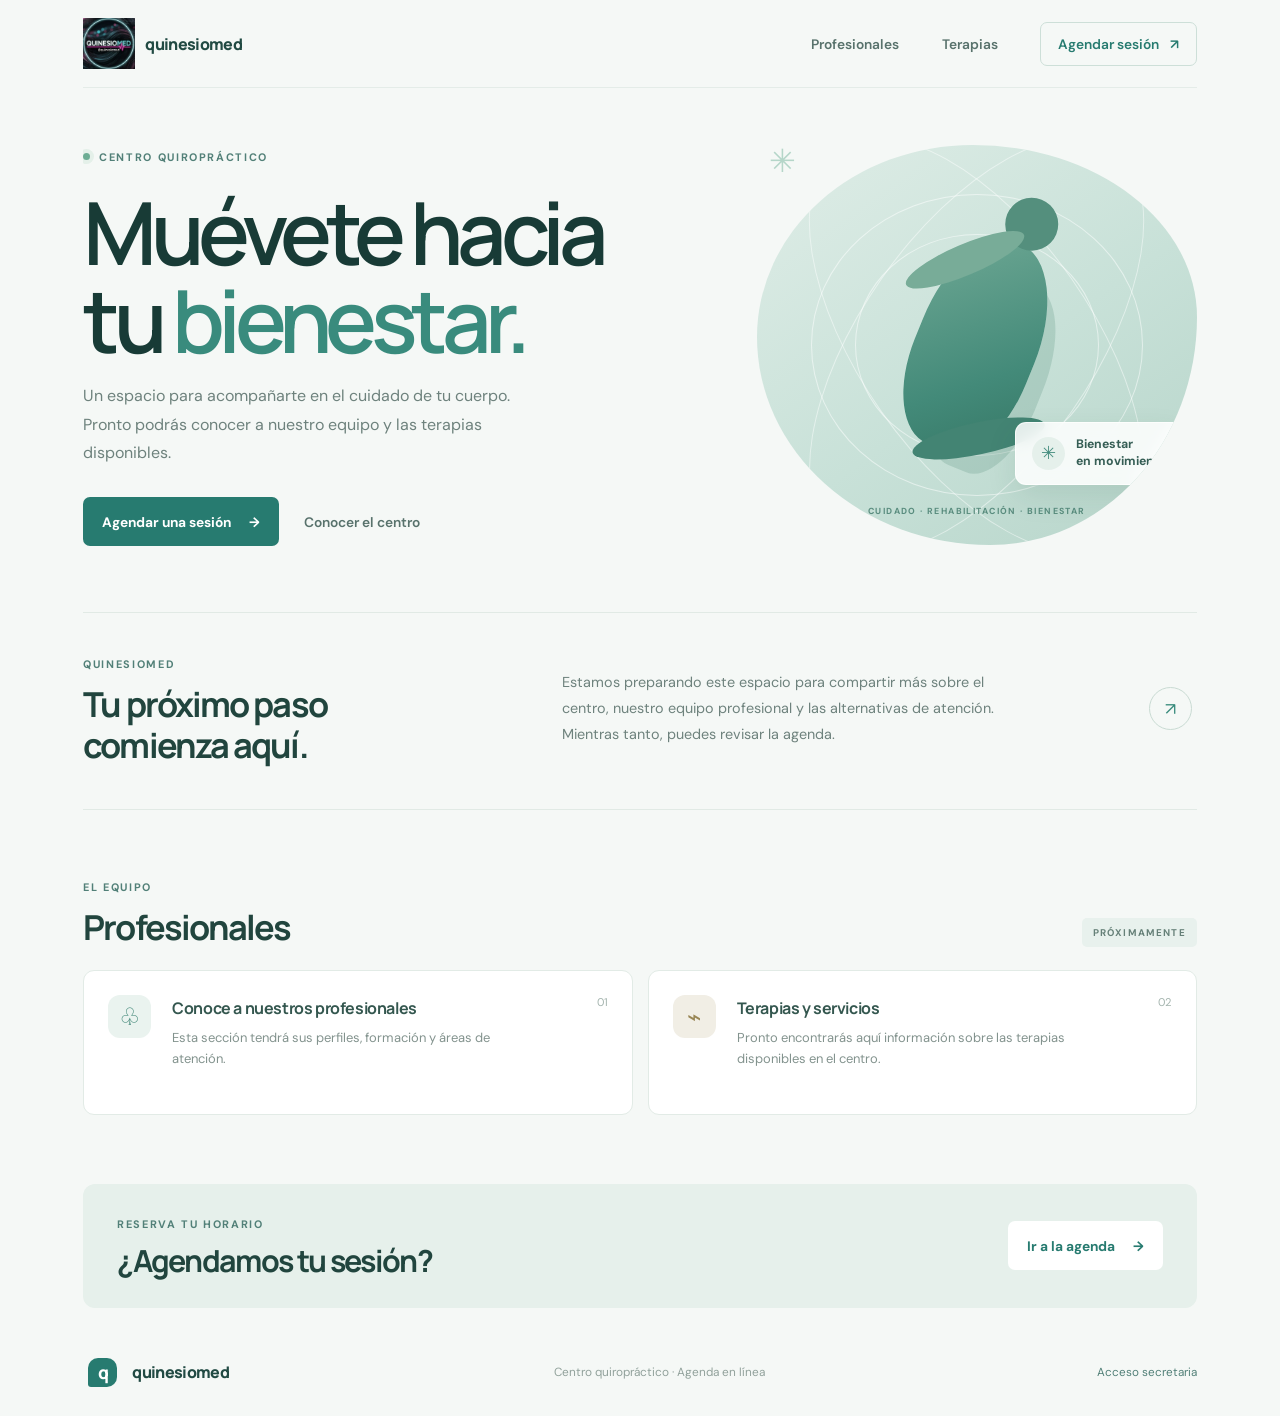
==== index.Html @ bdcf465f "Add files via upload" ====
<!DOCTYPE html>
<!-- Documento principal de la portada; lang ayuda a lectores de pantalla y buscadores. -->
<html lang="es">
<head>
    <!-- Codificación para que tildes y símbolos se muestren correctamente. -->
    <meta charset="UTF-8">
    <!-- Hace que el diseño se adapte al ancho de celulares y tabletas. -->
    <meta name="viewport" content="width=device-width, initial-scale=1.0">
    <!-- Color de la barra del navegador en dispositivos compatibles. -->
    <meta name="theme-color" content="#f2f7f5">
    <!-- Descripción que algunos buscadores muestran junto al resultado. Puedes cambiarla al definir el mensaje del centro. -->
    <meta name="description" content="Conoce Quinesiomed y agenda tu próxima sesión.">
    <!-- Texto de la pestaña del navegador. -->
    <title>Quinesiomed | Bienestar y movimiento</title>
    <!-- Hoja de estilos compartida por la portada y la agenda. -->
    <link rel="stylesheet" href="styles.css">
</head>
<body class="inicio">
    <!-- Encabezado: cambia aquí el nombre y los enlaces principales del sitio. -->
    <header class="barra-inicio">
        <!-- El enlace del logo vuelve a esta portada; el carácter q es un símbolo temporal. -->
        <a class="logo-inicio" href="index.Html" aria-label="Quinesiomed, inicio">
             <img class="imagen-logo" src="logo.jpg" alt="Logo de Quinesiomed">
                <span>quinesiomed</span>
        </a>
        <!-- Los dos primeros enlaces bajan a secciones de esta misma página (#id).
             El último abre la página de agenda. -->
        <nav class="nav-inicio" aria-label="Navegación principal">
            <a href="#profesionales">Profesionales</a>
            <a href="#terapias">Terapias</a>
            <a class="nav-agenda" href="./agenda.html">Agendar sesión <span aria-hidden="true">↗</span></a>
        </nav>
    </header>

    <!-- Contenido principal: las secciones aparecen en el mismo orden que se leen aquí. -->
    <main>
        <!-- Presentación principal o hero: título, breve introducción y acceso a la agenda. -->
        <section class="hero-inicio">
            <div class="hero-texto">
                <span class="etiqueta-inicio"><span class="punto-verde"></span> CENTRO QUIROPRÁCTICO</span>
                <h1>Muévete hacia<br>tu <em>bienestar.</em></h1>
                <p>Un espacio para acompañarte en el cuidado de tu cuerpo. Pronto podrás conocer a nuestro equipo y las terapias disponibles.</p>
                <div class="acciones-hero">
                    <a class="boton-inicio" href="./agenda.html">Agendar una sesión <span aria-hidden="true">→</span></a>
                    <a class="enlace-secundario" href="#centro">Conocer el centro</a>
                </div>
            </div>
            <!-- Ilustración decorativa construida con CSS; sus formas se editan en styles.css. -->
            <div class="hero-visual" aria-label="Ilustración abstracta de movimiento y equilibrio" role="img">
                <div class="arco arco-uno"></div>
                <div class="arco arco-dos"></div>
                <div class="figura-central"><span></span></div>
                <div class="tarjeta-flotante"><span class="mini-icono" aria-hidden="true">✳</span><span>Bienestar<br>en movimiento</span></div>
                <span class="visual-texto">CUIDADO · REHABILITACIÓN · BIENESTAR</span>
            </div>
            <div class="hero-decoracion" aria-hidden="true">✳</div>
        </section>

        <!-- Presentación breve del centro. El id centro es el destino del enlace "Conocer el centro". -->
        <section class="bloque-centro" id="centro">
            <div class="bloque-centro-titulo">
                <span class="etiqueta-inicio">QUINESIOMED</span>
                <h2>Tu próximo paso<br>comienza aquí.</h2>
            </div>
            <p>Estamos preparando este espacio para compartir más sobre el centro, nuestro equipo profesional y las alternativas de atención. Mientras tanto, puedes revisar la agenda.</p>
            <a class="flecha-redonda" href="./agenda.html" aria-label="Ir a agendar una sesión">↗</a>
        </section>

        <!-- Área preparada para reemplazar estos textos con perfiles profesionales reales. -->
        <section class="seccion-futuro" id="profesionales">
            <div class="seccion-cabecera">
                <div><span class="etiqueta-inicio">EL EQUIPO</span><h2>Profesionales</h2></div>
                <span class="proximamente">PRÓXIMAMENTE</span>
            </div>
            <div class="tarjetas-futuro">
                <!-- Tarjeta de profesionales: se puede duplicar este article para agregar perfiles. -->
                <article class="tarjeta-futuro">
                    <span class="icono-futuro" aria-hidden="true">♧</span>
                    <div><h3>Conoce a nuestros profesionales</h3><p>Esta sección tendrá sus perfiles, formación y áreas de atención.</p></div>
                    <span class="numero-tarjeta">01</span>
                </article>
                <!-- Tarjeta de terapias. El id terapias permite que el menú salte directamente aquí. -->
                <article class="tarjeta-futuro" id="terapias">
                    <span class="icono-futuro icono-terapia" aria-hidden="true">⌁</span>
                    <div><h3>Terapias y servicios</h3><p>Pronto encontrarás aquí información sobre las terapias disponibles en el centro.</p></div>
                    <span class="numero-tarjeta">02</span>
                </article>
            </div>
        </section>

        <!-- Llamado final a reservar; conserva un acceso visible al calendario. -->
        <section class="cierre-inicio">
            <div><span class="etiqueta-inicio">RESERVA TU HORARIO</span><h2>¿Agendamos tu sesión?</h2></div>
            <a class="boton-inicio boton-claro" href="./agenda.html">Ir a la agenda <span aria-hidden="true">→</span></a>
        </section>
    </main>

    <!-- Pie de página: aquí puedes sumar contacto, redes sociales, dirección y horarios. -->
    <footer class="pie-inicio"><a class="logo-inicio" href="index.Html"><span class="logo-simbolo" aria-hidden="true">q</span><span>quinesiomed</span></a><span>Centro quiropráctico · Agenda en línea</span><a class="acceso-secretaria" href="./secretaria.html">Acceso secretaria</a></footer>
</body>
</html>
---- styles.css ----
@import url('https://fonts.googleapis.com/css2?family=DM+Sans:wght@400;500;600;700&family=Manrope:wght@500;600;700;800&display=swap');

:root {
    font-family: 'DM Sans', Arial, sans-serif;
    color: #193d3a;
    background: #f2f7f5;
    font-synthesis: none;
    text-rendering: optimizeLegibility;
}

.logo-inicio img {
    width: 52px;
    height: 52px;
    object-fit: contain;
    flex: 0 0 52px;
}

* { box-sizing: border-box; }

body {
    min-width: 320px;
    min-height: 100vh;
    margin: 0;
    padding: 56px 22px 28px;
    background: radial-gradient(ellipse at 18% 8%, #e1efea 0, transparent 37%), #f2f7f5;
}

.contenedor { width: min(900px, 100%); margin: 0 auto; }
.encabezado { margin: 0 0 27px 5px; }
.encabezado-superior { display: flex; align-items: center; justify-content: space-between; gap: 16px; }
.volver-inicio { color: #397d72; font-size: .84rem; font-weight: 600; text-decoration: none; }
.volver-inicio:hover { color: #205e55; text-decoration: underline; }
.volver-inicio:focus-visible { border-radius: 3px; outline: 3px solid #9bc9bf; outline-offset: 4px; }
.marca, .sobretitulo { color: #328176; font-size: .72rem; font-weight: 700; letter-spacing: .15em; }
h1, h2, p { margin-top: 0; }
h1, h2 { font-family: 'Manrope', 'DM Sans', sans-serif; }
h1 { margin: 10px 0 6px; color: #153c37; font-size: clamp(2rem, 5vw, 2.75rem); letter-spacing: -.055em; }
.encabezado p { margin: 0; color: #69817c; font-size: 1rem; }

.panel-agenda {
    display: grid;
    grid-template-columns: minmax(270px, .85fr) minmax(330px, 1.15fr);
    overflow: hidden;
    border: 1px solid #e3ece8;
    border-radius: 18px;
    background: #fff;
    box-shadow: 0 18px 55px rgba(28, 67, 59, .09);
}

.formulario { display: flex; flex-direction: column; padding: 32px; background: #fff; }
.formulario h2, .agenda h2 { margin-bottom: 23px; font-size: 1.25rem; letter-spacing: -.035em; }
label { margin: 0 0 7px; color: #3c5c57; font-size: .82rem; font-weight: 600; }
input {
    width: 100%;
    min-height: 45px;
    margin: 0 0 18px;
    padding: 10px 12px;
    border: 1px solid #dce8e3;
    border-radius: 8px;
    outline: none;
    background: #fbfdfc;
    color: #193d3a;
    font: inherit;
    transition: border-color .15s, box-shadow .15s;
}
input:focus { border-color: #4a9b8d; box-shadow: 0 0 0 3px rgba(74, 155, 141, .14); }
.campos-horario { display: grid; grid-template-columns: 1.15fr .85fr; gap: 12px; }
.boton-reservar {
    min-height: 47px;
    margin-top: 3px;
    border: 0;
    border-radius: 8px;
    background: #277b70;
    color: #fff;
    font: inherit;
    font-weight: 700;
    cursor: pointer;
    transition: background .15s, transform .15s;
}
.boton-reservar:hover { transform: translateY(-1px); background: #1e665d; }
.boton-reservar:disabled { transform: none; opacity: .65; cursor: wait; }
.boton-reservar:focus-visible { outline: 3px solid #8bc6bc; outline-offset: 3px; }
.mensaje { min-height: 20px; margin: 11px 0 0; color: #a44a39; font-size: .83rem; }
.mensaje.exito { color: #277b70; }

.agenda { min-height: 440px; padding: 32px; border-left: 1px solid #e8efec; background: #f9fbfa; }
.agenda-titulo { display: flex; align-items: center; justify-content: space-between; gap: 16px; }
.agenda-titulo h2 { margin: 6px 0 0; }
.contador { display: grid; width: 34px; height: 34px; place-items: center; border-radius: 50%; background: #e4f1ed; color: #277b70; font-size: .85rem; font-weight: 700; }
.ayuda-agenda { margin: 7px 0 21px; color: #82938e; font-size: .87rem; }
.formulario-usuario { margin: 0 0 14px; }
.busqueda-usuario { display: flex; align-items: flex-start; gap: 8px; }
.busqueda-usuario input { min-width: 0; flex: 1; }
.busqueda-usuario button { min-height: 45px; padding: 0 13px; border: 1px solid #cfe1db; border-radius: 8px; background: #eaf4f1; color: #277b70; font: inherit; font-size: .85rem; font-weight: 700; cursor: pointer; }
.busqueda-usuario button:hover { background: #dceee8; }
.busqueda-usuario button:disabled { opacity: .65; cursor: wait; }
.grupo-codigo[hidden] { display: none; }
.aviso-demo { margin: 2px 0 17px; padding: 10px 12px; border: 1px solid #f0dfb7; border-radius: 8px; background: #fff9ea; color: #79633a; font-size: .75rem; line-height: 1.5; }
.lista-reservas { display: grid; gap: 10px; margin: 0; padding: 0; list-style: none; }
.reserva { display: flex; align-items: center; gap: 13px; padding: 14px; border: 1px solid #e4ece8; border-radius: 10px; background: white; }
.fecha-reserva { display: grid; flex: 0 0 50px; min-height: 52px; align-content: center; justify-items: center; border-radius: 8px; background: #eaf4f1; color: #277b70; }
.fecha-reserva strong { font-family: 'Manrope', sans-serif; font-size: 1.15rem; line-height: 1.1; }
.fecha-reserva span { margin-top: 3px; font-size: .61rem; font-weight: 700; letter-spacing: .06em; text-transform: uppercase; }
.detalle-reserva { min-width: 0; flex: 1; }
.detalle-reserva strong { display: block; overflow: hidden; color: #254743; font-size: .9rem; text-overflow: ellipsis; white-space: nowrap; }
.detalle-reserva span { display: block; margin-top: 4px; color: #798c87; font-size: .79rem; }
.quitar-reserva { align-self: center; padding: 7px; border: 0; background: transparent; color: #91a09c; font: inherit; font-size: .76rem; cursor: pointer; }
.quitar-reserva:hover { color: #a44a39; }
.estado-vacio { margin: 0; padding: 24px 12px; border: 1px dashed #d7e4df; border-radius: 10px; color: #82938e; font-size: .88rem; text-align: center; }
.nota-privacidad { margin: 20px 0 0; color: #93a19d; font-size: .75rem; }
footer { margin: 21px 0 0 5px; color: #92a19c; font-size: .76rem; }
footer span { padding: 0 5px; }

@media (max-width: 680px) {
    body { padding: 34px 16px 24px; }
    .panel-agenda { grid-template-columns: 1fr; }
    .formulario, .agenda { padding: 25px 22px; }
    .agenda { min-height: 0; border-top: 1px solid #e8efec; border-left: 0; }
}

/*
 * Página de entrada (index.Html).
 * Los nombres de clase de esta sección comienzan con "inicio" o describen una parte de la portada.
 * Para personalizarla, empieza por los colores de fondo/texto, anchos, espacios y tamaños de letra.
 * El resto de estilos de este archivo corresponde a la página de agenda.
 */
/* Contenedor global de la portada: 6.5% crea márgenes laterales amplios en pantallas grandes. */
body.inicio { min-height: 100vh; padding: 0 6.5%; background: #f5f8f6; color: #183b36; }
/* Barra superior con el logo a la izquierda y el menú a la derecha. min-height controla su altura. */
.barra-inicio { display: flex; min-height: 88px; align-items: center; justify-content: space-between; border-bottom: 1px solid #e4ece8; }
/* Marca de texto y pequeño símbolo; cambia aquí el tamaño, tipografía y color del logo. */
.logo-inicio { display: inline-flex; align-items: center; gap: 10px; color: #214a43; font-family: 'Manrope', sans-serif; font-size: 1rem; font-weight: 800; letter-spacing: -.04em; text-decoration: none; }
.logo-simbolo { display: grid; width: 29px; height: 29px; place-items: center; border-radius: 10px 10px 10px 3px; background: #277b70; color: white; font-size: 1.1rem; font-style: italic; }
/* Distribución y apariencia de los enlaces del menú. */
.nav-inicio { display: flex; align-items: center; gap: clamp(18px, 3.3vw, 46px); }
.nav-inicio a, .enlace-secundario { color: #58726c; font-size: .86rem; font-weight: 600; text-decoration: none; }
.nav-inicio a:hover, .enlace-secundario:hover { color: #277b70; }
.nav-inicio .nav-agenda { padding: 12px 17px; border: 1px solid #cddfd8; border-radius: 7px; color: #277b70; }
.nav-agenda span { margin-left: 8px; }
/* Primera franja: texto y llamada a reservar a la izquierda, ilustración a la derecha. */
.hero-inicio { position: relative; display: grid; min-height: 500px; grid-template-columns: 1fr .92fr; align-items: center; gap: 5%; overflow: hidden; padding: 56px 0 66px; }
.hero-texto { position: relative; z-index: 1; max-width: 530px; }
/* Etiqueta pequeña sobre el titular y punto verde decorativo. */
.etiqueta-inicio { display: inline-flex; align-items: center; gap: 9px; color: #528078; font-size: .68rem; font-weight: 700; letter-spacing: .15em; }
.punto-verde { width: 7px; height: 7px; border-radius: 50%; background: #6dad94; box-shadow: 0 0 0 4px #e4f0e9; }
/* Titular principal. clamp(min, adaptable, max) hace que crezca con la pantalla sin exceder el máximo. */
.hero-inicio h1 { margin: 23px 0 18px; color: #183b36; font-size: clamp(3.3rem, 6.8vw, 5.7rem); font-weight: 600; line-height: 1.01; letter-spacing: -.075em; }
.hero-inicio h1 em { color: #398b7d; font-style: normal; }
.hero-texto > p { max-width: 440px; margin: 0; color: #6e827d; font-size: 1rem; line-height: 1.8; }
/* Grupo de botones del titular y estilo del botón principal. */
.acciones-hero { display: flex; align-items: center; gap: 25px; margin-top: 29px; }
.boton-inicio { display: inline-flex; min-height: 49px; align-items: center; justify-content: center; gap: 18px; padding: 0 19px; border-radius: 7px; background: #277b70; color: white; font-size: .86rem; font-weight: 700; text-decoration: none; transition: background .15s, transform .15s; }
.boton-inicio:hover { transform: translateY(-1px); background: #1e665d; }
/* Ilustración abstracta dibujada con CSS: el fondo, el tamaño y la forma exterior están aquí. */
.hero-visual { position: relative; display: grid; width: min(100%, 440px); aspect-ratio: 1 / .91; place-items: center; justify-self: end; overflow: hidden; border-radius: 49% 51% 47% 53% / 48% 43% 57% 52%; background: linear-gradient(145deg, #dfede7, #c8e1d8 55%, #b7d5ca); }
/* Aros decorativos detrás de la figura; ::before y ::after agregan círculos sin añadir HTML. */
.hero-visual::before, .hero-visual::after { position: absolute; width: 75%; height: 75%; border: 1px solid rgba(255,255,255,.5); border-radius: 50%; content: ''; }
.hero-visual::after { width: 55%; height: 55%; }
/* Las dos elipses cruzadas forman los arcos de movimiento. */
.arco { position: absolute; width: 53%; height: 120%; border: 1px solid rgba(255,255,255,.47); border-radius: 50%; transform: rotate(35deg); }
.arco-dos { transform: rotate(-35deg); }
/* Figura central construida con formas y pseudo-elementos; cambia estos colores para variar el dibujo. */
.figura-central { position: relative; z-index: 1; width: 120px; height: 220px; border-radius: 48% 48% 42% 42%; background: linear-gradient(140deg, #70a995, #438a79 65%, #367765); transform: rotate(22deg); box-shadow: 28px 22px 0 -10px rgba(52,115,96,.18); }
.figura-central::before { position: absolute; top: -49px; left: 39px; width: 53px; height: 53px; border-radius: 50%; background: #548f7d; content: ''; }
.figura-central::after { position: absolute; right: -44px; bottom: 8px; width: 135px; height: 32px; border-radius: 50%; background: #438473; content: ''; transform: rotate(-34deg); }
.figura-central span { position: absolute; top: 20px; left: -47px; width: 128px; height: 31px; border-radius: 50%; background: #78ac98; transform: rotate(-45deg); }
/* Pequeña tarjeta superpuesta sobre la ilustración; right y bottom cambian su ubicación. */
.tarjeta-flotante { position: absolute; z-index: 2; right: 3%; bottom: 15%; display: flex; align-items: center; gap: 11px; padding: 13px 16px; border: 1px solid rgba(255,255,255,.72); border-radius: 11px; background: rgba(255,255,255,.85); color: #365e55; font-size: .77rem; font-weight: 700; line-height: 1.45; box-shadow: 0 12px 30px rgba(31,76,62,.1); backdrop-filter: blur(8px); }
.mini-icono { display: grid; width: 33px; height: 33px; place-items: center; border-radius: 50%; background: #e5f0eb; color: #448c7e; font-size: 1.15rem; }
.visual-texto { position: absolute; bottom: 7%; color: #598c7e; font-size: .55rem; font-weight: 700; letter-spacing: .16em; }
.hero-decoracion { position: absolute; top: 10%; right: 36%; color: #b5d6c9; font-size: 2rem; }
/* Franja de presentación del centro: título, párrafo y enlace redondo. */
.bloque-centro { display: grid; grid-template-columns: .95fr 1.2fr 48px; align-items: center; gap: 6%; padding: 39px 0 43px; border-top: 1px solid #e1eae5; border-bottom: 1px solid #e1eae5; }
.bloque-centro h2, .seccion-futuro h2, .cierre-inicio h2 { margin: 10px 0 0; color: #21453e; font-family: 'Manrope', sans-serif; font-size: clamp(1.55rem, 3vw, 2.15rem); line-height: 1.2; letter-spacing: -.055em; }
.bloque-centro > p { max-width: 460px; margin: 0; color: #6e827d; font-size: .9rem; line-height: 1.8; }
.flecha-redonda { display: grid; width: 43px; height: 43px; place-items: center; border: 1px solid #c9dbd3; border-radius: 50%; color: #398b7d; font-size: 1.1rem; text-decoration: none; }
/* Sección que luego puede contener perfiles y terapias reales. */
.seccion-futuro { padding: 65px 0 69px; }
.seccion-cabecera { display: flex; align-items: end; justify-content: space-between; margin-bottom: 23px; }
.proximamente { padding: 8px 11px; border-radius: 5px; background: #e8f1ed; color: #668078; font-size: .61rem; font-weight: 700; letter-spacing: .12em; }
/* Dos tarjetas lado a lado en escritorio; el segundo diseño adaptable las apila en móvil. */
.tarjetas-futuro { display: grid; grid-template-columns: repeat(2, 1fr); gap: 15px; }
.tarjeta-futuro { display: grid; min-height: 145px; grid-template-columns: 47px 1fr 25px; align-items: start; gap: 17px; padding: 24px; border: 1px solid #e2ebe6; border-radius: 11px; background: #fff; }
.icono-futuro { display: grid; width: 43px; height: 43px; place-items: center; border-radius: 12px; background: #eaf3ef; color: #478b7c; font-size: 1.5rem; }
.icono-terapia { background: #f1eee5; color: #998655; }
.tarjeta-futuro h3 { margin: 2px 0 8px; color: #34574f; font-family: 'Manrope', sans-serif; font-size: 1rem; letter-spacing: -.025em; }
.tarjeta-futuro p { max-width: 330px; margin: 0; color: #83938e; font-size: .81rem; line-height: 1.65; }
.numero-tarjeta { justify-self: end; color: #a4b4ae; font-size: .7rem; }
/* Llamada final a reservar y pie de página. */
.cierre-inicio { display: flex; align-items: center; justify-content: space-between; gap: 20px; padding: 28px 34px; border-radius: 12px; background: #e6f0eb; }
.cierre-inicio h2 { font-size: clamp(1.4rem, 3vw, 1.9rem); }
.boton-claro { background: #fff; color: #277b70; }
.boton-claro:hover { background: #f8fcfa; }
.pie-inicio { display: flex; min-height: 87px; align-items: center; justify-content: space-between; gap: 20px; color: #91a19b; font-size: .74rem; }

/* Adaptación para pantallas medianas y móviles: el hero pasa a una columna y las tarjetas se apilan. */
@media (max-width: 760px) {
    body.inicio { padding: 0 5%; }
    .barra-inicio { min-height: 73px; }
    .nav-inicio { gap: 15px; }
    .nav-inicio > a:not(.nav-agenda) { display: none; }
    .hero-inicio { min-height: 0; grid-template-columns: 1fr; gap: 34px; padding: 56px 0 45px; }
    .hero-visual { width: min(82%, 370px); justify-self: center; }
    .hero-decoracion { top: 5%; right: 15%; }
    .bloque-centro { grid-template-columns: 1fr 42px; gap: 15px 25px; }
    .bloque-centro > p { grid-column: 1; grid-row: 2; }
    .flecha-redonda { grid-column: 2; grid-row: 1 / span 2; }
    .seccion-futuro { padding: 48px 0; }
    .tarjetas-futuro { grid-template-columns: 1fr; }
}

/* Ajustes más compactos para teléfonos pequeños. */
@media (max-width: 480px) {
    .logo-inicio { font-size: .93rem; }
    .nav-inicio .nav-agenda { padding: 10px 11px; font-size: .76rem; }
    .hero-inicio h1 { font-size: 3.3rem; }
    .acciones-hero { align-items: flex-start; flex-direction: column; gap: 16px; }
    .tarjeta-futuro { grid-template-columns: 39px 1fr 19px; gap: 11px; padding: 18px 15px; }
    .icono-futuro { width: 38px; height: 38px; }
    .cierre-inicio { align-items: flex-start; flex-direction: column; padding: 24px; }
    .pie-inicio { align-items: flex-start; flex-direction: column; justify-content: center; gap: 9px; padding: 18px 0; }
}

/* Panel de secretaria: acceso, filtros, resumen de citas y acciones de recordatorio. */
.cuerpo-secretaria { min-height: 100vh; padding: 28px 22px 44px; background: radial-gradient(ellipse at 18% 8%, #e1efea 0, transparent 37%), #f2f7f5; }
.panel-secretaria { width: min(1040px, 100%); margin: 0 auto; }
.cabecera-secretaria { display: flex; min-height: 58px; align-items: center; justify-content: space-between; gap: 20px; margin-bottom: 48px; }
.tarjeta-acceso { width: min(460px, 100%); margin: 7vh auto 0; padding: clamp(25px, 6vw, 42px); border: 1px solid #e3ece8; border-radius: 18px; background: #fff; box-shadow: 0 18px 55px rgba(28,67,59,.09); }
.tarjeta-acceso h1, .encabezado-panel h1 { margin: 9px 0 10px; color: #153c37; font-family: 'Manrope', sans-serif; font-size: clamp(1.8rem, 5vw, 2.5rem); letter-spacing: -.055em; }
.tarjeta-acceso > p:not(.aviso-panel-demo) { color: #71847f; font-size: .92rem; line-height: 1.65; }
.formulario-secretaria { display: flex; flex-direction: column; margin-top: 26px; }
.formulario-secretaria input { margin-bottom: 18px; }
.formulario-secretaria .boton-inicio { align-self: flex-start; border: 0; cursor: pointer; font-family: inherit; }
.mensaje-panel { min-height: 20px; margin: 12px 0 0; color: #a44a39; font-size: .84rem; }
.aviso-panel-demo { margin: 23px 0 0; padding: 12px 14px; border: 1px solid #f0dfb7; border-radius: 8px; background: #fff9ea; color: #79633a; font-size: .75rem; line-height: 1.55; }
.vista-agenda-secretaria { padding: 0 0 25px; }
.encabezado-panel { display: flex; align-items: flex-start; justify-content: space-between; gap: 20px; margin-bottom: 25px; }
.encabezado-panel p { margin: 0; color: #71847f; font-size: .93rem; }
.boton-salir { min-height: 42px; padding: 0 15px; border: 1px solid #cddfd8; border-radius: 8px; background: #fff; color: #397d72; font: inherit; font-size: .83rem; font-weight: 700; cursor: pointer; }
.boton-salir:hover { background: #eaf4f1; }
.resumen-sesiones { display: grid; grid-template-columns: repeat(3, 1fr); gap: 14px; margin-bottom: 20px; }
.resumen-sesiones article { display: flex; min-height: 91px; align-items: center; justify-content: space-between; gap: 12px; padding: 18px 21px; border: 1px solid #e3ece8; border-radius: 11px; background: #fff; }
.resumen-sesiones article span { color: #71847f; font-size: .85rem; }
.resumen-sesiones article strong { color: #277b70; font-family: 'Manrope', sans-serif; font-size: 1.65rem; }
.controles-sesiones { display: grid; grid-template-columns: 1fr minmax(260px, .65fr); gap: 14px; margin-bottom: 16px; padding: 18px; border: 1px solid #e3ece8; border-radius: 11px; background: #fff; }
.busqueda-panel, .filtro-panel { display: flex; flex-direction: column; gap: 7px; color: #3c5c57; font-size: .78rem; font-weight: 700; }
.busqueda-panel input, .filtro-panel select { min-height: 43px; margin: 0; }
.filtro-panel select { padding: 8px 11px; border: 1px solid #dce8e3; border-radius: 8px; background: #fbfdfc; color: #193d3a; font: inherit; font-size: .83rem; }
.estado-panel { min-height: 20px; margin: 0 0 12px; color: #82938e; font-size: .82rem; }
.lista-sesiones-secretaria { display: grid; gap: 12px; margin: 0; padding: 0; list-style: none; }
.sesion-secretaria { display: grid; grid-template-columns: 58px minmax(0, 1fr) auto; align-items: center; gap: 16px; padding: 17px; border: 1px solid #e3ece8; border-radius: 11px; background: #fff; }
.fecha-panel { display: grid; min-height: 58px; align-content: center; justify-items: center; border-radius: 9px; background: #eaf4f1; color: #277b70; }
.fecha-panel strong { font-family: 'Manrope', sans-serif; font-size: 1.25rem; line-height: 1.1; }
.fecha-panel span { margin-top: 3px; font-size: .64rem; font-weight: 700; letter-spacing: .07em; text-transform: uppercase; }
.detalle-panel { min-width: 0; }
.detalle-panel strong { display: block; overflow-wrap: anywhere; color: #254743; font-size: .96rem; }
.detalle-panel span { display: block; margin-top: 5px; color: #798c87; font-size: .8rem; }
.acciones-panel { display: flex; flex-direction: column; align-items: stretch; gap: 7px; }
.boton-whatsapp, .boton-marca { display: inline-flex; min-height: 38px; align-items: center; justify-content: center; padding: 0 12px; border: 1px solid #cddfd8; border-radius: 7px; background: #fff; color: #397d72; font: inherit; font-size: .75rem; font-weight: 700; text-align: center; text-decoration: none; cursor: pointer; }
.boton-whatsapp { border-color: #277b70; background: #277b70; color: #fff; }
.boton-whatsapp:hover { background: #1e665d; }
.boton-marca:hover { background: #eaf4f1; }
.boton-marca.enviado { border-color: #cde5d7; background: #edf7f0; color: #427a57; }
.sin-sesiones { margin: 0; padding: 35px 15px; border: 1px dashed #d7e4df; border-radius: 10px; color: #82938e; font-size: .9rem; text-align: center; }
.pie-panel { display: flex; justify-content: space-between; gap: 16px; margin-top: 23px; color: #879791; font-size: .75rem; }
.pie-panel a, .acceso-secretaria { color: #528078; text-decoration: none; }
.pie-panel a:hover, .acceso-secretaria:hover { text-decoration: underline; }
.acceso-secretaria { margin-left: 12px; font-size: .73rem; }
[hidden] { display: none !important; }

@media (max-width: 700px) {
    .cuerpo-secretaria { padding: 22px 16px 34px; }
    .cabecera-secretaria { align-items: flex-start; flex-direction: column; gap: 12px; margin-bottom: 27px; }
    .encabezado-panel { flex-direction: column; }
    .boton-salir { align-self: flex-start; }
    .controles-sesiones { grid-template-columns: 1fr; }
    .sesion-secretaria { grid-template-columns: 48px minmax(0, 1fr); gap: 12px; }
    .acciones-panel { grid-column: 1 / -1; flex-direction: row; }
    .acciones-panel > * { flex: 1; }
    .resumen-sesiones { gap: 8px; }
    .resumen-sesiones article { min-height: 78px; flex-direction: column; align-items: flex-start; justify-content: center; padding: 12px; }
    .resumen-sesiones article span { font-size: .72rem; }
    .resumen-sesiones article strong { font-size: 1.35rem; }
    .pie-panel { flex-direction: column; }
}
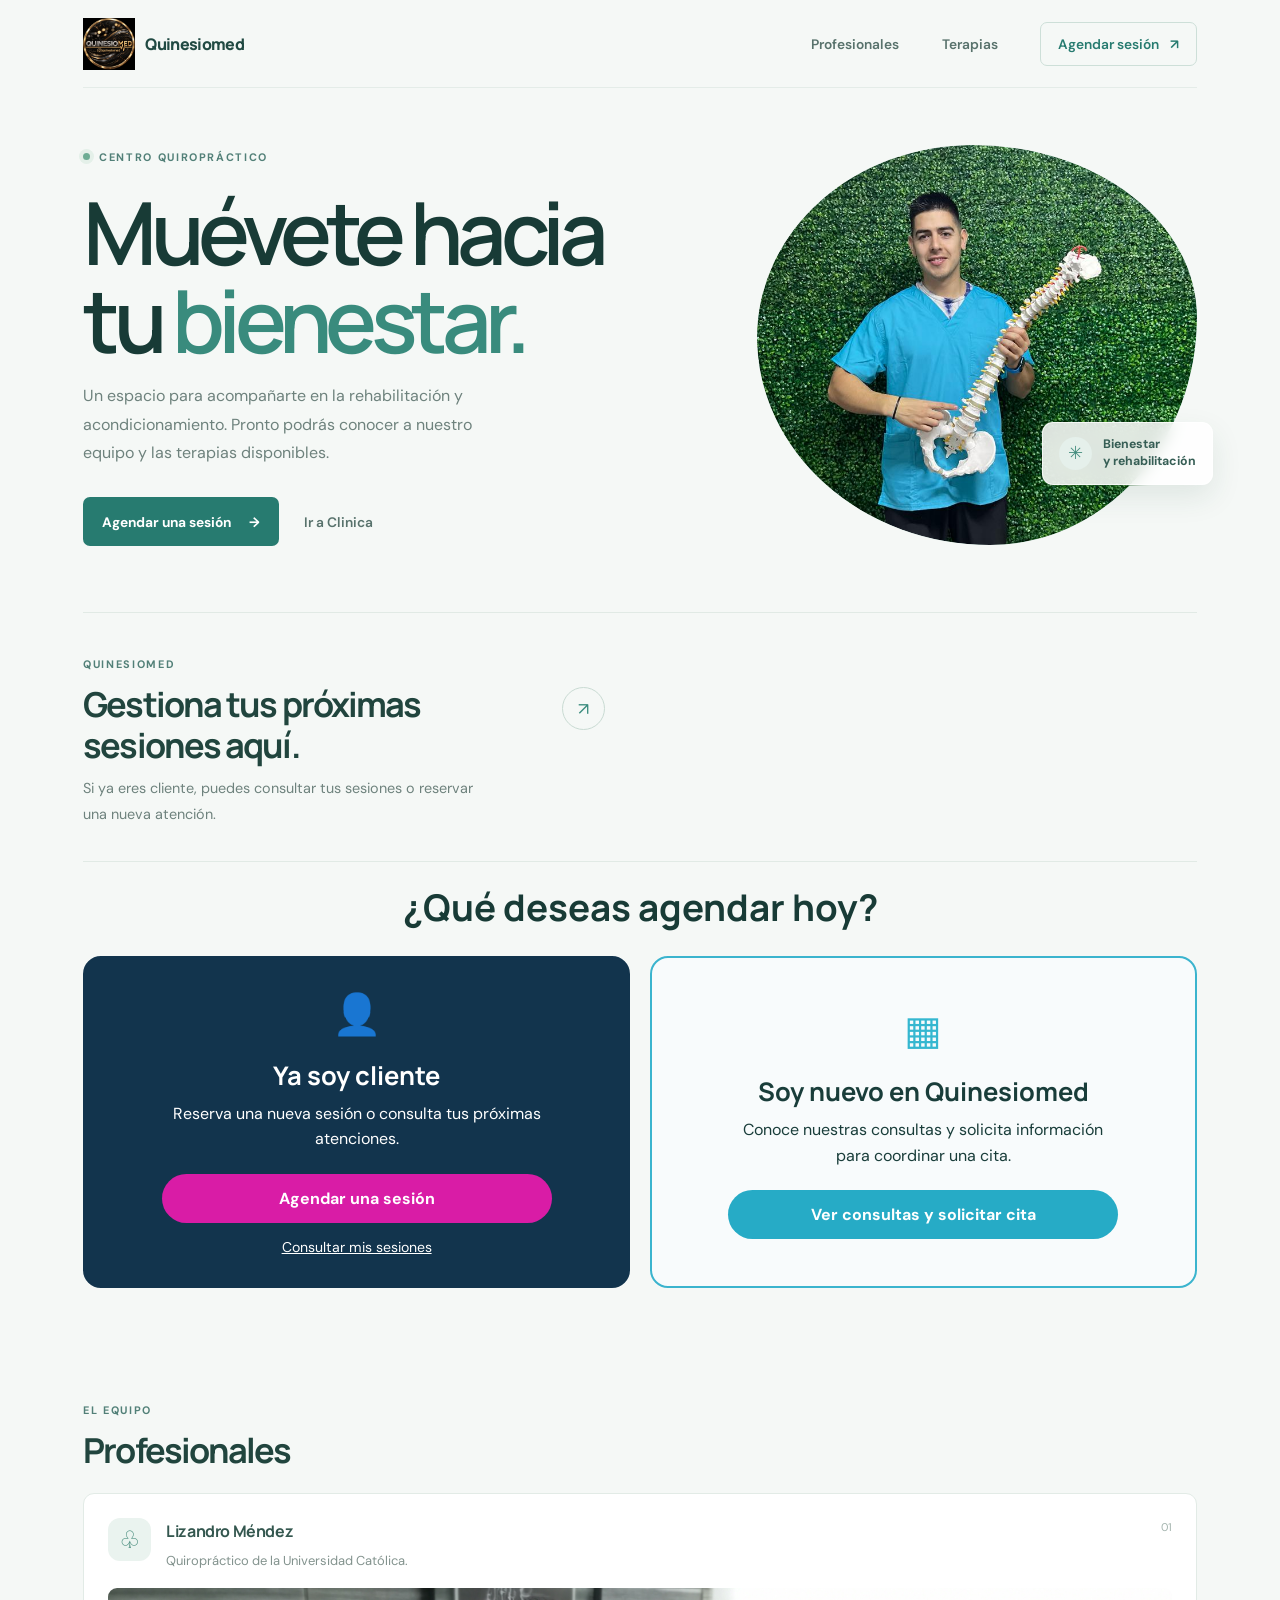
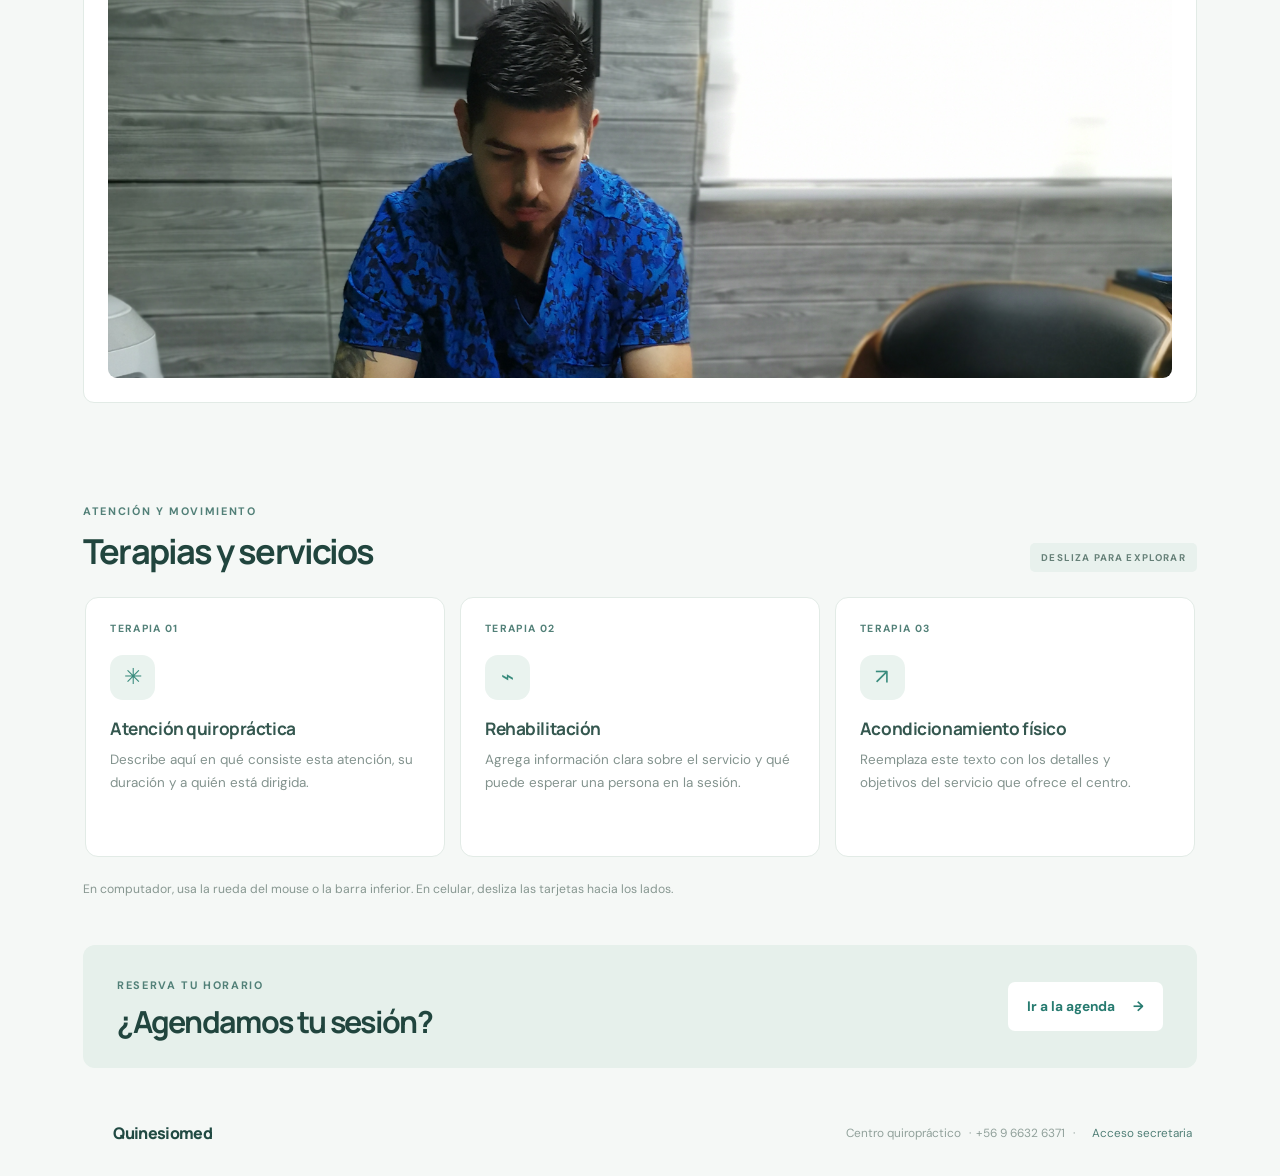
==== commit 314a9c1f: "Primera actualización del sitio" ====
--- a/index.Html
+++ b/index.Html
@@ -9,19 +9,19 @@
     <!-- Color de la barra del navegador en dispositivos compatibles. -->
     <meta name="theme-color" content="#f2f7f5">
     <!-- Descripción que algunos buscadores muestran junto al resultado. Puedes cambiarla al definir el mensaje del centro. -->
-    <meta name="description" content="Conoce Quinesiomed y agenda tu próxima sesión.">
+    <meta name="description" content="Entrena en Quinesiomed , agenda tu próxima sesión.">
     <!-- Texto de la pestaña del navegador. -->
-    <title>Quinesiomed | Bienestar y movimiento</title>
+    <title>Quinesiomed | entrenamiento y rehabilitacion</title>
     <!-- Hoja de estilos compartida por la portada y la agenda. -->
     <link rel="stylesheet" href="styles.css">
 </head>
 <body class="inicio">
     <!-- Encabezado: cambia aquí el nombre y los enlaces principales del sitio. -->
     <header class="barra-inicio">
-        <!-- El enlace del logo vuelve a esta portada; el carácter q es un símbolo temporal. -->
+        <!-- Aqui va el logo del sitio. -->
         <a class="logo-inicio" href="index.Html" aria-label="Quinesiomed, inicio">
              <img class="imagen-logo" src="logo.jpg" alt="Logo de Quinesiomed">
-                <span>quinesiomed</span>
+                <span>Quinesiomed</span>
         </a>
         <!-- Los dos primeros enlaces bajan a secciones de esta misma página (#id).
              El último abre la página de agenda. -->
@@ -39,63 +39,120 @@
             <div class="hero-texto">
                 <span class="etiqueta-inicio"><span class="punto-verde"></span> CENTRO QUIROPRÁCTICO</span>
                 <h1>Muévete hacia<br>tu <em>bienestar.</em></h1>
-                <p>Un espacio para acompañarte en el cuidado de tu cuerpo. Pronto podrás conocer a nuestro equipo y las terapias disponibles.</p>
+                <p>Un espacio para acompañarte en la rehabilitación y acondicionamiento. Pronto podrás conocer a nuestro equipo y las terapias disponibles.</p>
                 <div class="acciones-hero">
-                    <a class="boton-inicio" href="./agenda.html">Agendar una sesión <span aria-hidden="true">→</span></a>
-                    <a class="enlace-secundario" href="#centro">Conocer el centro</a>
+                    <a class="boton-inicio" href="#centro">Agendar una sesión <span aria-hidden="true">→</span></a>
+                    <a class="enlace-secundario" href="Clinica.html">Ir a Clinica</a>
                 </div>
             </div>
-            <!-- Ilustración decorativa construida con CSS; sus formas se editan en styles.css. -->
-            <div class="hero-visual" aria-label="Ilustración abstracta de movimiento y equilibrio" role="img">
-                <div class="arco arco-uno"></div>
-                <div class="arco arco-dos"></div>
-                <div class="figura-central"><span></span></div>
-                <div class="tarjeta-flotante"><span class="mini-icono" aria-hidden="true">✳</span><span>Bienestar<br>en movimiento</span></div>
-                <span class="visual-texto">CUIDADO · REHABILITACIÓN · BIENESTAR</span>
+            <!-- La imagen y la tarjeta flotante comparten el contenedor exterior; solo la imagen se recorta. -->
+            <div class="hero-imagen-contenedor">
+                <div class="hero-visual" role="img" aria-label="Profesionales de Quinesiomed">
+                    <img class="imagen-banner" src="./SESSIONESIMG/IMG3.jpeg" alt="Profesionales de Quinesiomed">
+                </div>
+                <div class="tarjeta-flotante">
+                    <span class="mini-icono" aria-hidden="true">✳</span>
+                    <span>Bienestar<br>y rehabilitación</span>
+                </div>
             </div>
-            <div class="hero-decoracion" aria-hidden="true">✳</div>
         </section>
 
-        <!-- Presentación breve del centro. El id centro es el destino del enlace "Conocer el centro". -->
+                <!-- Selector de público: clientes actuales o personas que recién conocen el centro. -->
+        
+        <!-- Presentación breve del centro; la flecha lleva a la consulta de sesiones. -->
         <section class="bloque-centro" id="centro">
             <div class="bloque-centro-titulo">
                 <span class="etiqueta-inicio">QUINESIOMED</span>
-                <h2>Tu próximo paso<br>comienza aquí.</h2>
+                <h2>Gestiona tus próximas<br>sesiones aquí.</h2>
             </div>
-            <p>Estamos preparando este espacio para compartir más sobre el centro, nuestro equipo profesional y las alternativas de atención. Mientras tanto, puedes revisar la agenda.</p>
-            <a class="flecha-redonda" href="./agenda.html" aria-label="Ir a agendar una sesión">↗</a>
+            <p>Si ya eres cliente, puedes consultar tus sesiones o reservar una nueva atención.</p>
+            <a class="flecha-redonda" href="./agenda.html#formulario-usuario" aria-label="Consultar mis sesiones">↗</a>
+        </section>
+        <section class="selector-audiencia" aria-labelledby="titulo-selector">
+            <h2 id="titulo-selector">¿Qué deseas agendar hoy?</h2>
+            <div class="tarjetas-audiencia">
+                <article class="tarjeta-audiencia tarjeta-cliente">
+                    <span class="icono-audiencia" aria-hidden="true">👤</span>
+                    <h3>Ya soy cliente</h3>
+                    <p>Reserva una nueva sesión o consulta tus próximas atenciones.</p>
+                    <a class="boton-audiencia boton-cliente" href="./agenda.html#formulario-reserva">
+                        Agendar una sesión
+                    </a>
+                    <a class="enlace-audiencia" href="./agenda.html#formulario-usuario">
+                        Consultar mis sesiones
+                    </a>
+                </article>
+
+                <article class="tarjeta-audiencia tarjeta-visitante">
+                    <span class="icono-audiencia" aria-hidden="true">▦</span>
+                    <h3>Soy nuevo en Quinesiomed</h3>
+                    <p>Conoce nuestras consultas y solicita información para coordinar una cita.</p>
+                    <a class="boton-audiencia boton-visitante" href="./Clinica.html">
+                        Ver consultas y solicitar cita
+                    </a>
+                </article>
+            </div>
         </section>
 
-        <!-- Área preparada para reemplazar estos textos con perfiles profesionales reales. -->
+<!-- Presentación de profesionales; la imagen del perfil ocupa el ancho de su tarjeta. -->
         <section class="seccion-futuro" id="profesionales">
             <div class="seccion-cabecera">
                 <div><span class="etiqueta-inicio">EL EQUIPO</span><h2>Profesionales</h2></div>
-                <span class="proximamente">PRÓXIMAMENTE</span>
             </div>
-            <div class="tarjetas-futuro">
-                <!-- Tarjeta de profesionales: se puede duplicar este article para agregar perfiles. -->
-                <article class="tarjeta-futuro">
-                    <span class="icono-futuro" aria-hidden="true">♧</span>
-                    <div><h3>Conoce a nuestros profesionales</h3><p>Esta sección tendrá sus perfiles, formación y áreas de atención.</p></div>
+            <div class="tarjetas-futuro tarjetas-profesionales">
+                <!-- Para sumar un profesional, duplica este article y cambia nombre, texto, imagen y número. -->
+                <article class="tarjeta-futuro tarjeta-profesional">
+                    <div class="contenido-profesional">
+                        <span class="icono-futuro" aria-hidden="true">♧</span>
+                        <div><h3>Lizandro Méndez</h3><p>Quiropráctico de la Universidad Católica.</p></div>
+                    </div>
+                    <img class="imagen-tarjeta" src="./SESSIONESIMG/IMG5.jpg" alt="Lizandro Méndez, quiropráctico">
                     <span class="numero-tarjeta">01</span>
                 </article>
-                <!-- Tarjeta de terapias. El id terapias permite que el menú salte directamente aquí. -->
-                <article class="tarjeta-futuro" id="terapias">
-                    <span class="icono-futuro icono-terapia" aria-hidden="true">⌁</span>
-                    <div><h3>Terapias y servicios</h3><p>Pronto encontrarás aquí información sobre las terapias disponibles en el centro.</p></div>
-                    <span class="numero-tarjeta">02</span>
+            </div>
+        </section>
+
+        <!-- Carrusel horizontal de terapias: duplica una tarjeta para agregar otro servicio al desplazamiento. -->
+        <section class="seccion-futuro seccion-terapias" id="terapias" aria-labelledby="titulo-terapias">
+            <div class="seccion-cabecera">
+                <div><span class="etiqueta-inicio">ATENCIÓN Y MOVIMIENTO</span><h2 id="titulo-terapias">Terapias y servicios</h2></div>
+                <span class="proximamente">DESLIZA PARA EXPLORAR</span>
+            </div>
+            <div class="tarjetas-terapia-scroll" tabindex="0" role="region" aria-label="Tarjetas de terapias; desplázate horizontalmente para ver más">
+                <!-- Tarjeta de ejemplo: cambia título, descripción e icono por información confirmada del centro. -->
+                <article class="tarjeta-terapia">
+                    <span class="numero-terapia">TERAPIA 01</span>
+                    <span class="icono-terapia-card" aria-hidden="true">✳</span>
+                    <h3>Atención quiropráctica</h3>
+                    <p>Describe aquí en qué consiste esta atención, su duración y a quién está dirigida.</p>
+                </article>
+                <article class="tarjeta-terapia">
+                    <span class="numero-terapia">TERAPIA 02</span>
+                    <span class="icono-terapia-card" aria-hidden="true">⌁</span>
+                    <h3>Rehabilitación</h3>
+                    <p>Agrega información clara sobre el servicio y qué puede esperar una persona en la sesión.</p>
+                </article>
+                <article class="tarjeta-terapia">
+                    <span class="numero-terapia">TERAPIA 03</span>
+                    <span class="icono-terapia-card" aria-hidden="true">↗</span>
+                    <h3>Acondicionamiento físico</h3>
+                    <p>Reemplaza este texto con los detalles y objetivos del servicio que ofrece el centro.</p>
                 </article>
             </div>
+            <p class="ayuda-scroll">En computador, usa la rueda del mouse o la barra inferior. En celular, desliza las tarjetas hacia los lados.</p>
         </section>
 
         <!-- Llamado final a reservar; conserva un acceso visible al calendario. -->
         <section class="cierre-inicio">
             <div><span class="etiqueta-inicio">RESERVA TU HORARIO</span><h2>¿Agendamos tu sesión?</h2></div>
-            <a class="boton-inicio boton-claro" href="./agenda.html">Ir a la agenda <span aria-hidden="true">→</span></a>
+            <a class="boton-inicio boton-claro" href="#centro">Ir a la agenda <span aria-hidden="true">→</span></a>
         </section>
     </main>
 
     <!-- Pie de página: aquí puedes sumar contacto, redes sociales, dirección y horarios. -->
-    <footer class="pie-inicio"><a class="logo-inicio" href="index.Html"><span class="logo-simbolo" aria-hidden="true">q</span><span>quinesiomed</span></a><span>Centro quiropráctico · Agenda en línea</span><a class="acceso-secretaria" href="./secretaria.html">Acceso secretaria</a></footer>
+    <footer class="pie-inicio"><a class="logo-inicio" href="index.Html">
+    
+        <span  aria-hidden="true"></span><span>Quinesiomed</span></a><span>Centro quiropráctico <span aria-hidden="true">·</span>+56 9 6632 6371 <span aria-hidden="true">·</span><a class="acceso-secretaria" href="./secretaria.html">Acceso secretaria</a></footer>
 </body>
 </html>
+
--- a/styles.css
+++ b/styles.css
@@ -202,12 +202,14 @@
     .hero-inicio { min-height: 0; grid-template-columns: 1fr; gap: 34px; padding: 56px 0 45px; }
     .hero-visual { width: min(82%, 370px); justify-self: center; }
     .hero-decoracion { top: 5%; right: 15%; }
-    .bloque-centro { grid-template-columns: 1fr 42px; gap: 15px 25px; }
+    .bloque-centro {grid-template-columns: minmax(0, 1fr);
+        gap: 16px;
+        padding: 30px 0;
+    } }
     .bloque-centro > p { grid-column: 1; grid-row: 2; }
-    .flecha-redonda { grid-column: 2; grid-row: 1 / span 2; }
     .seccion-futuro { padding: 48px 0; }
     .tarjetas-futuro { grid-template-columns: 1fr; }
-}
+
 
 /* Ajustes más compactos para teléfonos pequeños. */
 @media (max-width: 480px) {
@@ -283,3 +285,237 @@
     .resumen-sesiones article strong { font-size: 1.35rem; }
     .pie-panel { flex-direction: column; }
 }
+
+/* Imagen principal: el marco recorta solo la fotografía y deja la tarjeta libre por fuera. */
+.hero-inicio { overflow: visible; }
+.hero-imagen-contenedor {
+    position: relative;
+    width: min(100%, 440px);
+    aspect-ratio: 1 / .91;
+    justify-self: end;
+    overflow: visible;
+}
+.hero-imagen-contenedor .hero-visual {
+    position: absolute;
+    inset: 0;
+    width: 100%;
+    height: 100%;
+    aspect-ratio: auto;
+    justify-self: auto;
+    overflow: hidden;
+}
+.hero-imagen-contenedor .imagen-banner {
+    position: absolute;
+    inset: 0;
+    z-index: 1;
+    display: block;
+    width: 100%;
+    height: 100%;
+    object-fit: cover;
+    object-position: center 35%;
+}
+.hero-imagen-contenedor .tarjeta-flotante {
+    z-index: 3;
+    right: -16px;
+    bottom: 15%;
+}
+
+/* Foto de profesional: se muestra debajo de su nombre y descripción, sin desbordarse. */
+.tarjetas-profesionales { grid-template-columns: minmax(0, 1fr); }
+.tarjeta-profesional {
+    position: relative;
+    grid-template-columns: minmax(0, 1fr);
+    gap: 17px;
+    overflow: hidden;
+}
+.contenido-profesional { display: flex; align-items: flex-start; gap: 15px; padding-right: 44px; }
+.contenido-profesional > div { min-width: 0; }
+.imagen-tarjeta {
+    display: block;
+    width: 100%;
+    height: clamp(230px, 38vw, 390px);
+    grid-column: 1 / -1;
+    border-radius: 9px;
+    object-fit: cover;
+    object-position: center 30%;
+}
+.tarjeta-profesional .numero-tarjeta { position: absolute; top: 26px; right: 24px; }
+
+/* Carrusel de terapias: tarjetas en una fila que se desplaza horizontalmente con ratón o gesto táctil. */
+.tarjetas-terapia-scroll {
+    display: grid;
+    grid-auto-columns: minmax(260px, calc((100% - 30px) / 3));
+    grid-auto-flow: column;
+    gap: 15px;
+    overflow-x: auto;
+    overscroll-behavior-inline: contain;
+    padding: 2px 2px 14px;
+    scroll-snap-type: x mandatory;
+    scrollbar-color: #8cb9aa #e3ece8;
+    scrollbar-width: thin;
+}
+.tarjetas-terapia-scroll:focus-visible { border-radius: 10px; outline: 3px solid #9bc9bf; outline-offset: 3px; }
+.tarjeta-terapia {
+    display: flex;
+    min-height: 260px;
+    flex-direction: column;
+    align-items: flex-start;
+    padding: 24px;
+    border: 1px solid #e2ebe6;
+    border-radius: 13px;
+    background: #fff;
+    scroll-snap-align: start;
+}
+.numero-terapia { color: #528078; font-size: .65rem; font-weight: 700; letter-spacing: .13em; }
+.icono-terapia-card { display: grid; width: 45px; height: 45px; place-items: center; margin: 20px 0 17px; border-radius: 13px; background: #eaf3ef; color: #398b7d; font-size: 1.35rem; }
+.tarjeta-terapia h3 { margin: 0 0 9px; color: #34574f; font-family: 'Manrope', sans-serif; font-size: 1.08rem; letter-spacing: -.025em; }
+.tarjeta-terapia p { margin: 0; color: #83938e; font-size: .84rem; line-height: 1.7; }
+.ayuda-scroll { margin: 10px 0 0; color: #879791; font-size: .76rem; }
+
+@media (max-width: 760px) {
+    .hero-imagen-contenedor { width: min(82%, 370px); justify-self: center; }
+    .hero-imagen-contenedor .tarjeta-flotante { right: -8px; bottom: 12%; }
+    .tarjetas-terapia-scroll { grid-auto-columns: minmax(250px, 78%); }
+}
+
+@media (max-width: 480px) {
+    .tarjetas-terapia-scroll { grid-auto-columns: minmax(240px, 88%); gap: 11px; }
+    .tarjeta-terapia { min-height: 240px; padding: 20px; }
+}
+/* Mantiene la forma del espacio de la imagen y ordena sus capas. */
+.hero-visual {
+    position: relative;
+    isolation: isolate;
+    overflow: hidden;
+}
+
+/* La foto queda sobre los círculos decorativos. */
+.hero-visual::before,
+.hero-visual::after {
+    z-index: 0;
+}
+
+/* La foto ocupa el espacio del lado derecho. */
+.imagen-banner {
+    position: absolute;
+    inset: 0;
+    z-index: 1;
+    width: 100%;
+    height: 100%;
+    object-fit: cover;
+    object-position: center 35%;
+    border-radius: inherit;
+}
+
+/* La tarjeta y el texto quedan por encima de la foto. */
+.tarjeta-flotante,
+.visual-texto {
+    z-index: 2;
+}
+
+/* Sección que ayuda a elegir entre cliente y visitante nuevo. */
+.selector-audiencia {
+    padding: 20px 0 62px;
+}
+
+.selector-audiencia > h2 {
+    margin: 0 0 24px;
+    color: #183b36;
+    font-family: 'Manrope', sans-serif;
+    font-size: clamp(1.7rem, 3vw, 2.3rem);
+    text-align: center;
+}
+
+/* En pantallas grandes muestra las tarjetas una al lado de la otra. */
+.tarjetas-audiencia {
+    display: grid;
+    grid-template-columns: repeat(2, minmax(0, 1fr));
+    gap: 20px;
+}
+
+/* Estilo común de ambas tarjetas. */
+.tarjeta-audiencia {
+    display: flex;
+    min-height: 330px;
+    flex-direction: column;
+    align-items: center;
+    justify-content: center;
+    padding: 30px;
+    border: 2px solid #3bb4ce;
+    border-radius: 18px;
+    text-align: center;
+}
+
+.tarjeta-audiencia h3 {
+    margin: 8px 0;
+    font-family: 'Manrope', sans-serif;
+    font-size: clamp(1.2rem, 2vw, 1.7rem);
+}
+
+.tarjeta-audiencia p {
+    max-width: 390px;
+    margin: 0 0 22px;
+    line-height: 1.6;
+}
+
+.icono-audiencia {
+    margin-bottom: 10px;
+    color: #35b7d0;
+    font-size: 2.5rem;
+}
+
+/* La tarjeta para clientes usa el fondo oscuro de la referencia. */
+.tarjeta-cliente {
+    border-color: #12344d;
+    background: #12344d;
+    color: #fff;
+}
+
+/* La tarjeta para nuevos visitantes usa fondo claro y borde celeste. */
+.tarjeta-visitante {
+    background: #f8fbfc;
+    color: #193d3a;
+}
+
+/* Apariencia compartida de los botones. */
+.boton-audiencia {
+    display: block;
+    width: 100%;
+    max-width: 390px;
+    padding: 14px 18px;
+    border-radius: 30px;
+    color: #fff;
+    font-weight: 700;
+    text-align: center;
+    text-decoration: none;
+}
+
+.boton-cliente {
+    background: #d91ca6;
+}
+
+.boton-visitante {
+    background: #26abc6;
+}
+
+.boton-audiencia:hover {
+    filter: brightness(.94);
+}
+
+.enlace-audiencia {
+    margin-top: 15px;
+    color: inherit;
+    font-size: .88rem;
+}
+
+/* En celulares apila las opciones para que sean fáciles de tocar. */
+@media (max-width: 680px) {
+    .tarjetas-audiencia {
+        grid-template-columns: 1fr;
+    }
+
+    .tarjeta-audiencia {
+        min-height: 280px;
+        padding: 24px 18px;
+    }
+}
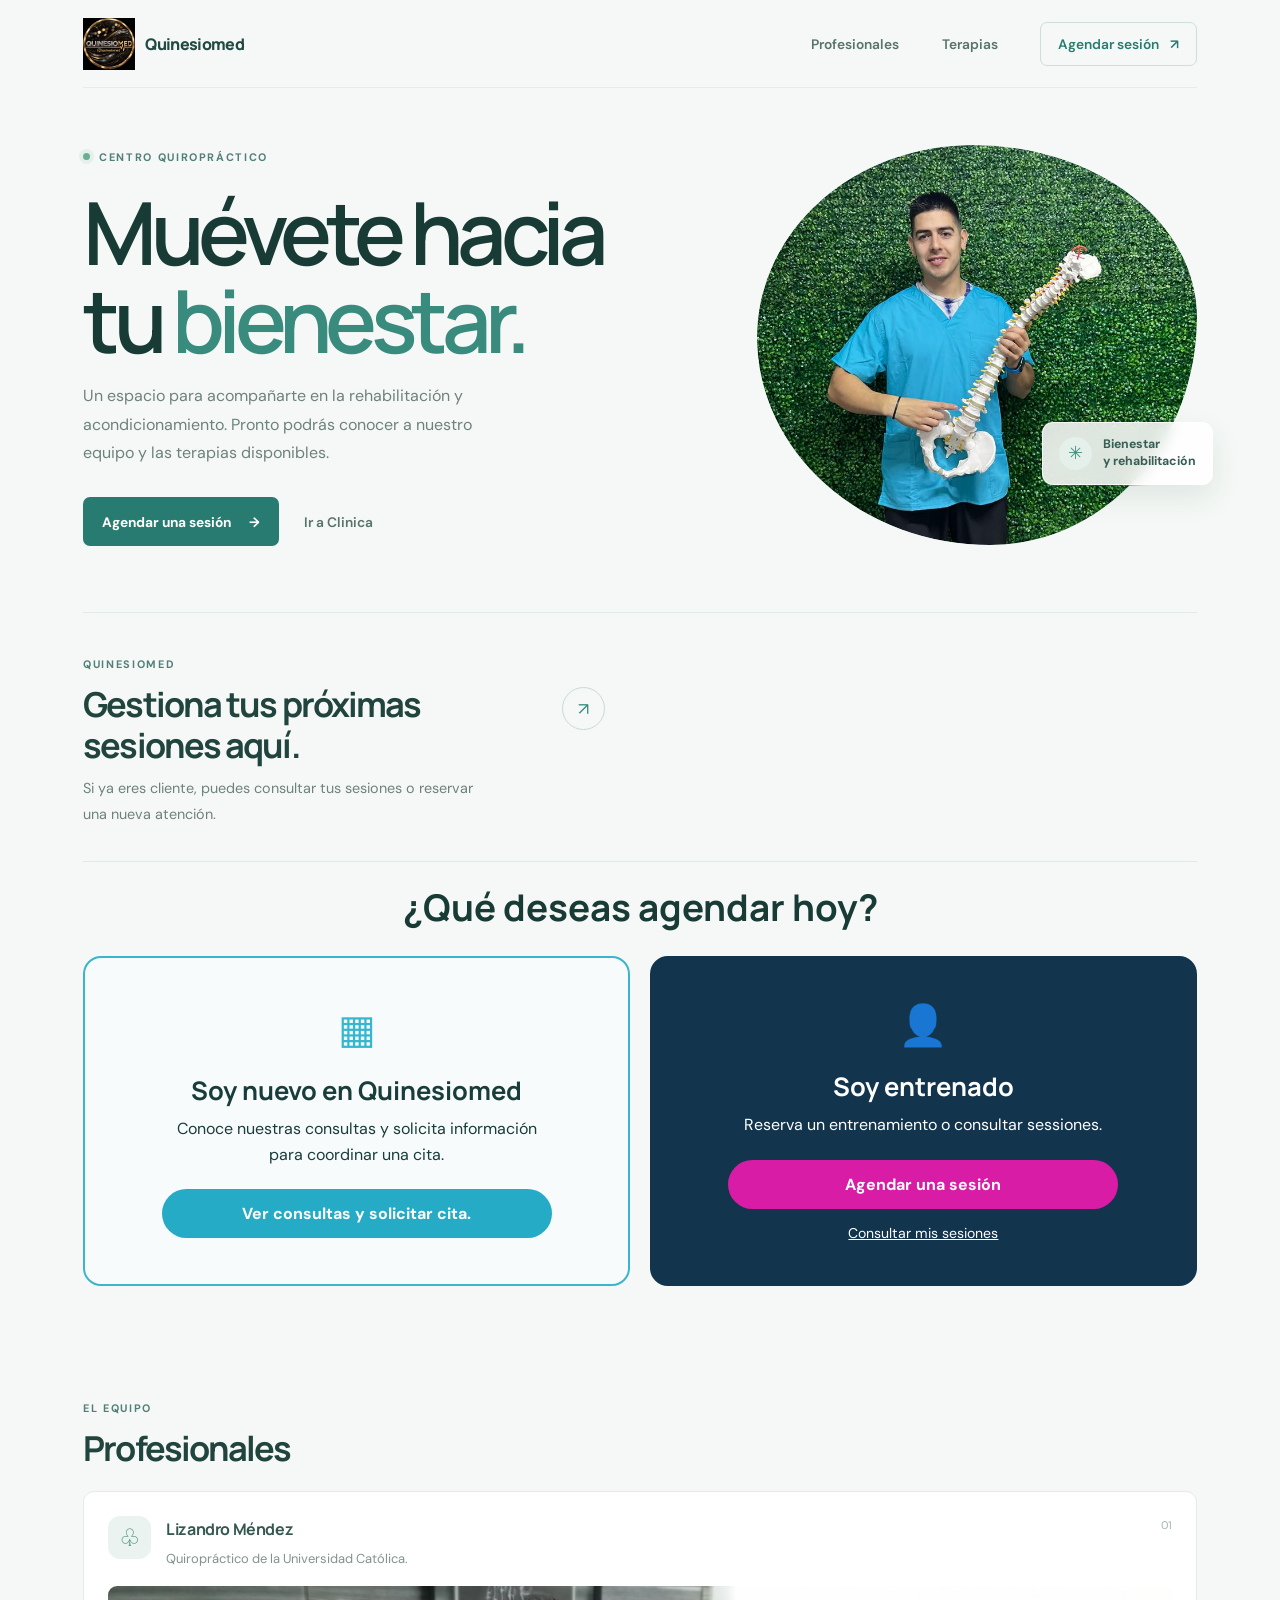
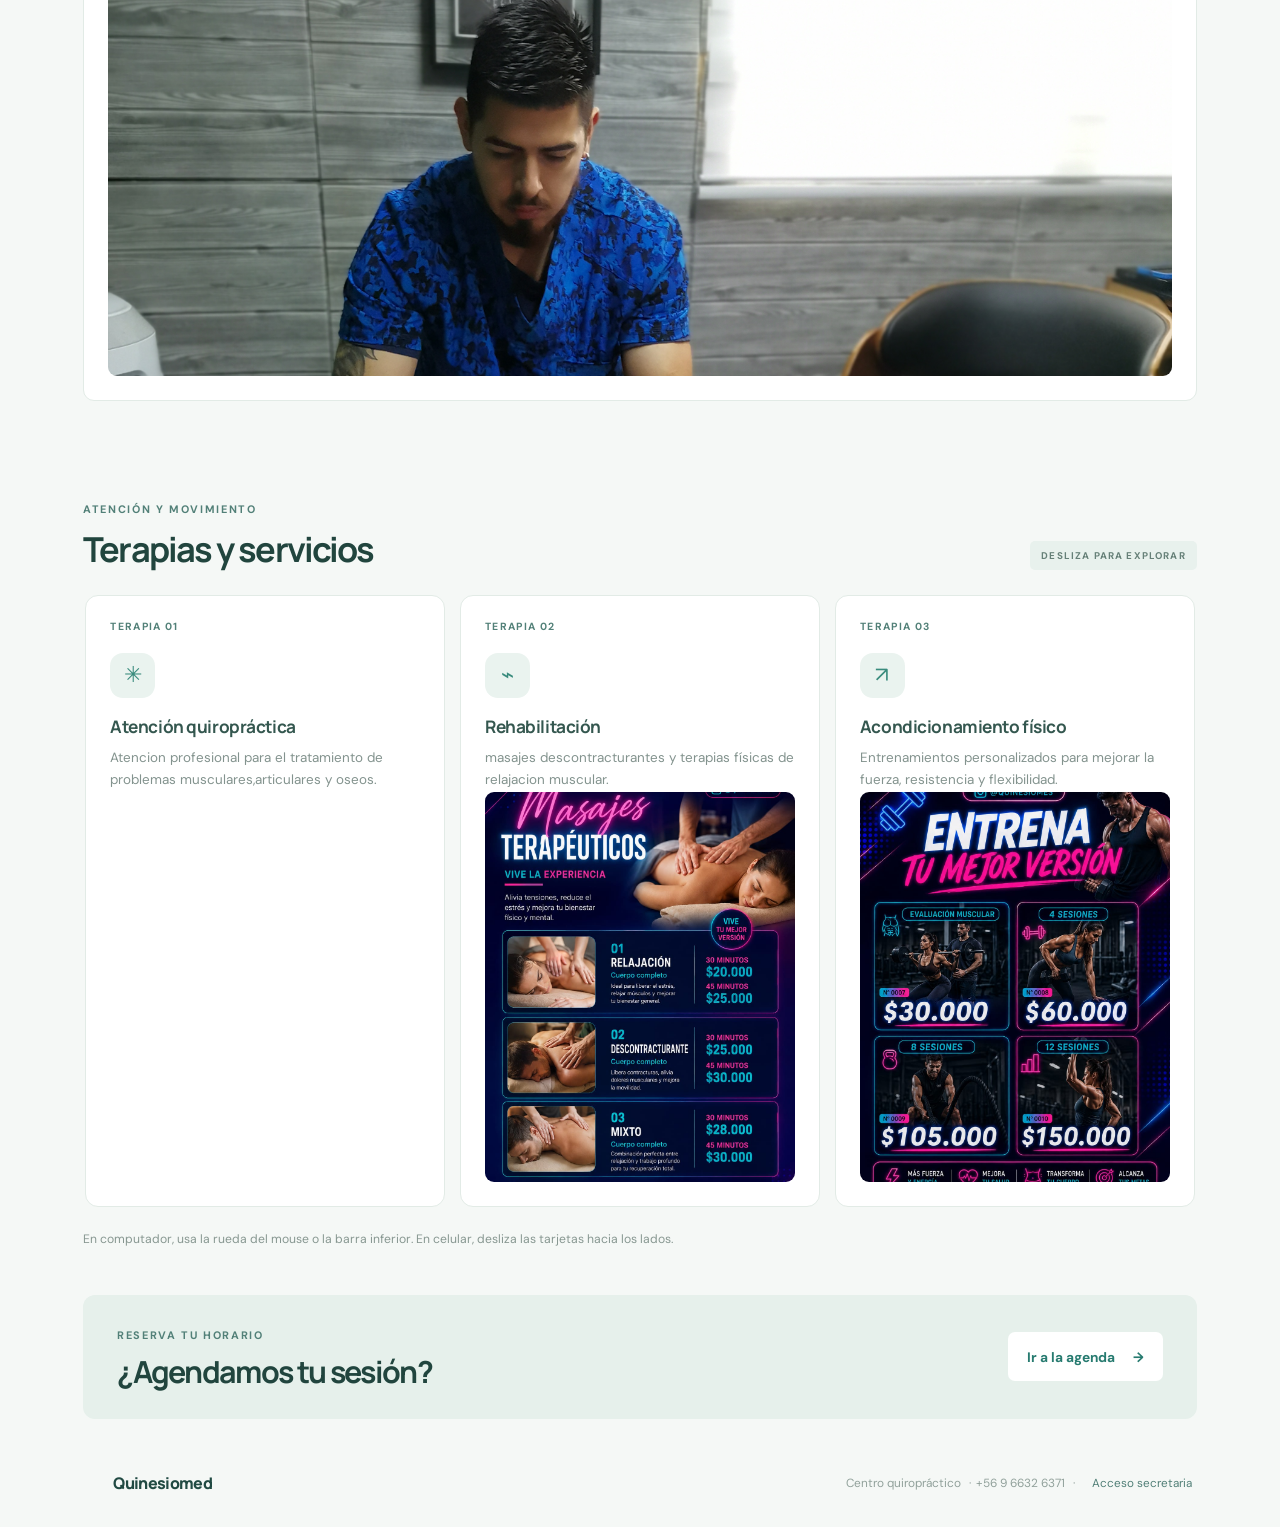
==== commit af7dfd3f: "Actualiza la página y los estilos" ====
--- a/index.Html
+++ b/index.Html
@@ -71,10 +71,18 @@
         <section class="selector-audiencia" aria-labelledby="titulo-selector">
             <h2 id="titulo-selector">¿Qué deseas agendar hoy?</h2>
             <div class="tarjetas-audiencia">
+                <article class="tarjeta-audiencia tarjeta-visitante">
+                    <span class="icono-audiencia" aria-hidden="true">▦</span>
+                    <h3>Soy nuevo en Quinesiomed</h3>
+                    <p>Conoce nuestras consultas y solicita información para coordinar una cita.</p>
+                    <a class="boton-audiencia boton-visitante" href="./Clinica.html">
+                        Ver consultas y solicitar cita.
+                    </a>
+                </article>
                 <article class="tarjeta-audiencia tarjeta-cliente">
                     <span class="icono-audiencia" aria-hidden="true">👤</span>
-                    <h3>Ya soy cliente</h3>
-                    <p>Reserva una nueva sesión o consulta tus próximas atenciones.</p>
+                    <h3>Soy entrenado</h3>
+                    <p>Reserva un entrenamiento o consultar sessiones.</p>
                     <a class="boton-audiencia boton-cliente" href="./agenda.html#formulario-reserva">
                         Agendar una sesión
                     </a>
@@ -83,14 +91,7 @@
                     </a>
                 </article>
 
-                <article class="tarjeta-audiencia tarjeta-visitante">
-                    <span class="icono-audiencia" aria-hidden="true">▦</span>
-                    <h3>Soy nuevo en Quinesiomed</h3>
-                    <p>Conoce nuestras consultas y solicita información para coordinar una cita.</p>
-                    <a class="boton-audiencia boton-visitante" href="./Clinica.html">
-                        Ver consultas y solicitar cita
-                    </a>
-                </article>
+                
             </div>
         </section>
 
@@ -124,19 +125,21 @@
                     <span class="numero-terapia">TERAPIA 01</span>
                     <span class="icono-terapia-card" aria-hidden="true">✳</span>
                     <h3>Atención quiropráctica</h3>
-                    <p>Describe aquí en qué consiste esta atención, su duración y a quién está dirigida.</p>
+                    <p>Atencion profesional para el tratamiento de problemas musculares,articulares y oseos.</p>
                 </article>
                 <article class="tarjeta-terapia">
                     <span class="numero-terapia">TERAPIA 02</span>
                     <span class="icono-terapia-card" aria-hidden="true">⌁</span>
                     <h3>Rehabilitación</h3>
-                    <p>Agrega información clara sobre el servicio y qué puede esperar una persona en la sesión.</p>
+                    <p>masajes descontracturantes y terapias físicas de relajacion muscular.</p>
+                    <img class="imagen-tarjeta" src="./SESSIONESIMG/planesmazoterapia.jpeg" alt="Imagen de acondicionamiento físico">
                 </article>
                 <article class="tarjeta-terapia">
                     <span class="numero-terapia">TERAPIA 03</span>
                     <span class="icono-terapia-card" aria-hidden="true">↗</span>
                     <h3>Acondicionamiento físico</h3>
-                    <p>Reemplaza este texto con los detalles y objetivos del servicio que ofrece el centro.</p>
+                    <p>Entrenamientos personalizados para mejorar la fuerza, resistencia y flexibilidad.</p>
+                    <img class="imagen-tarjeta" src="./SESSIONESIMG/planesentrenamiento.jpeg" alt="Imagen de acondicionamiento físico">
                 </article>
             </div>
             <p class="ayuda-scroll">En computador, usa la rueda del mouse o la barra inferior. En celular, desliza las tarjetas hacia los lados.</p>
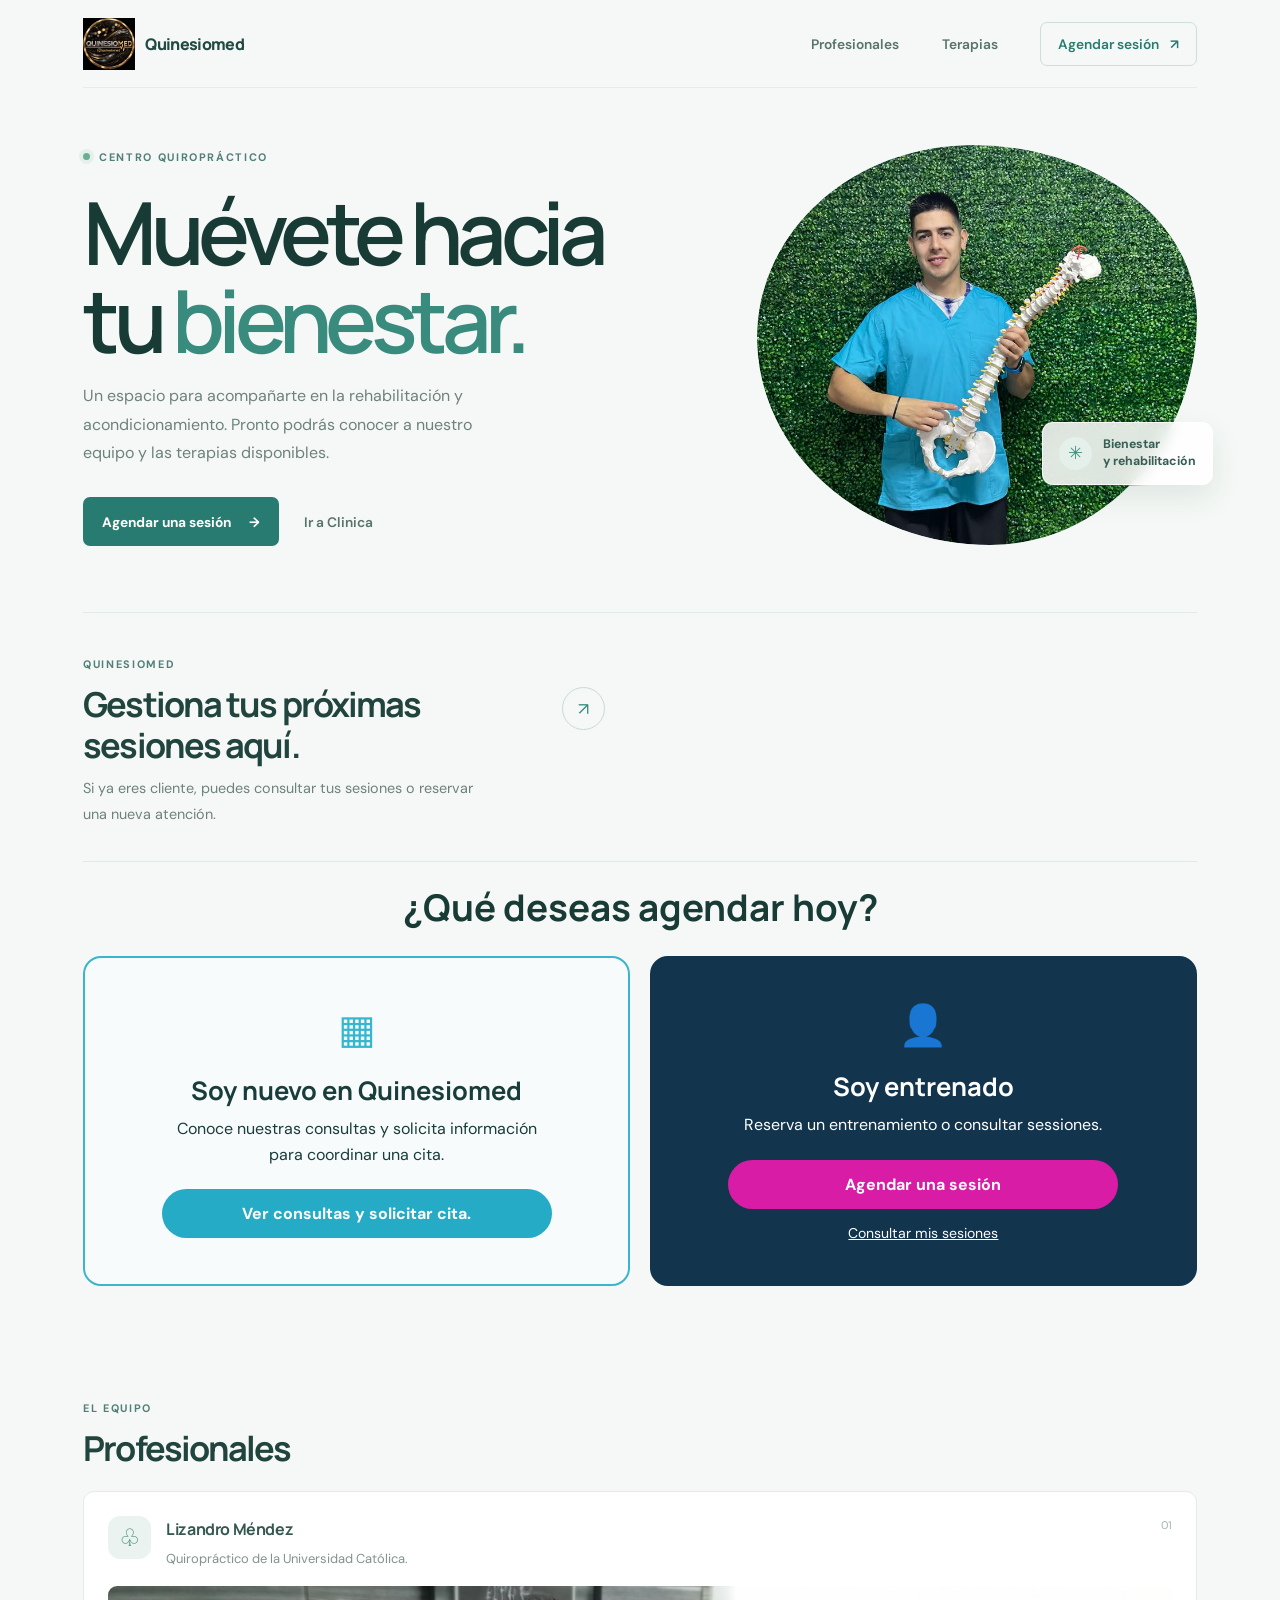
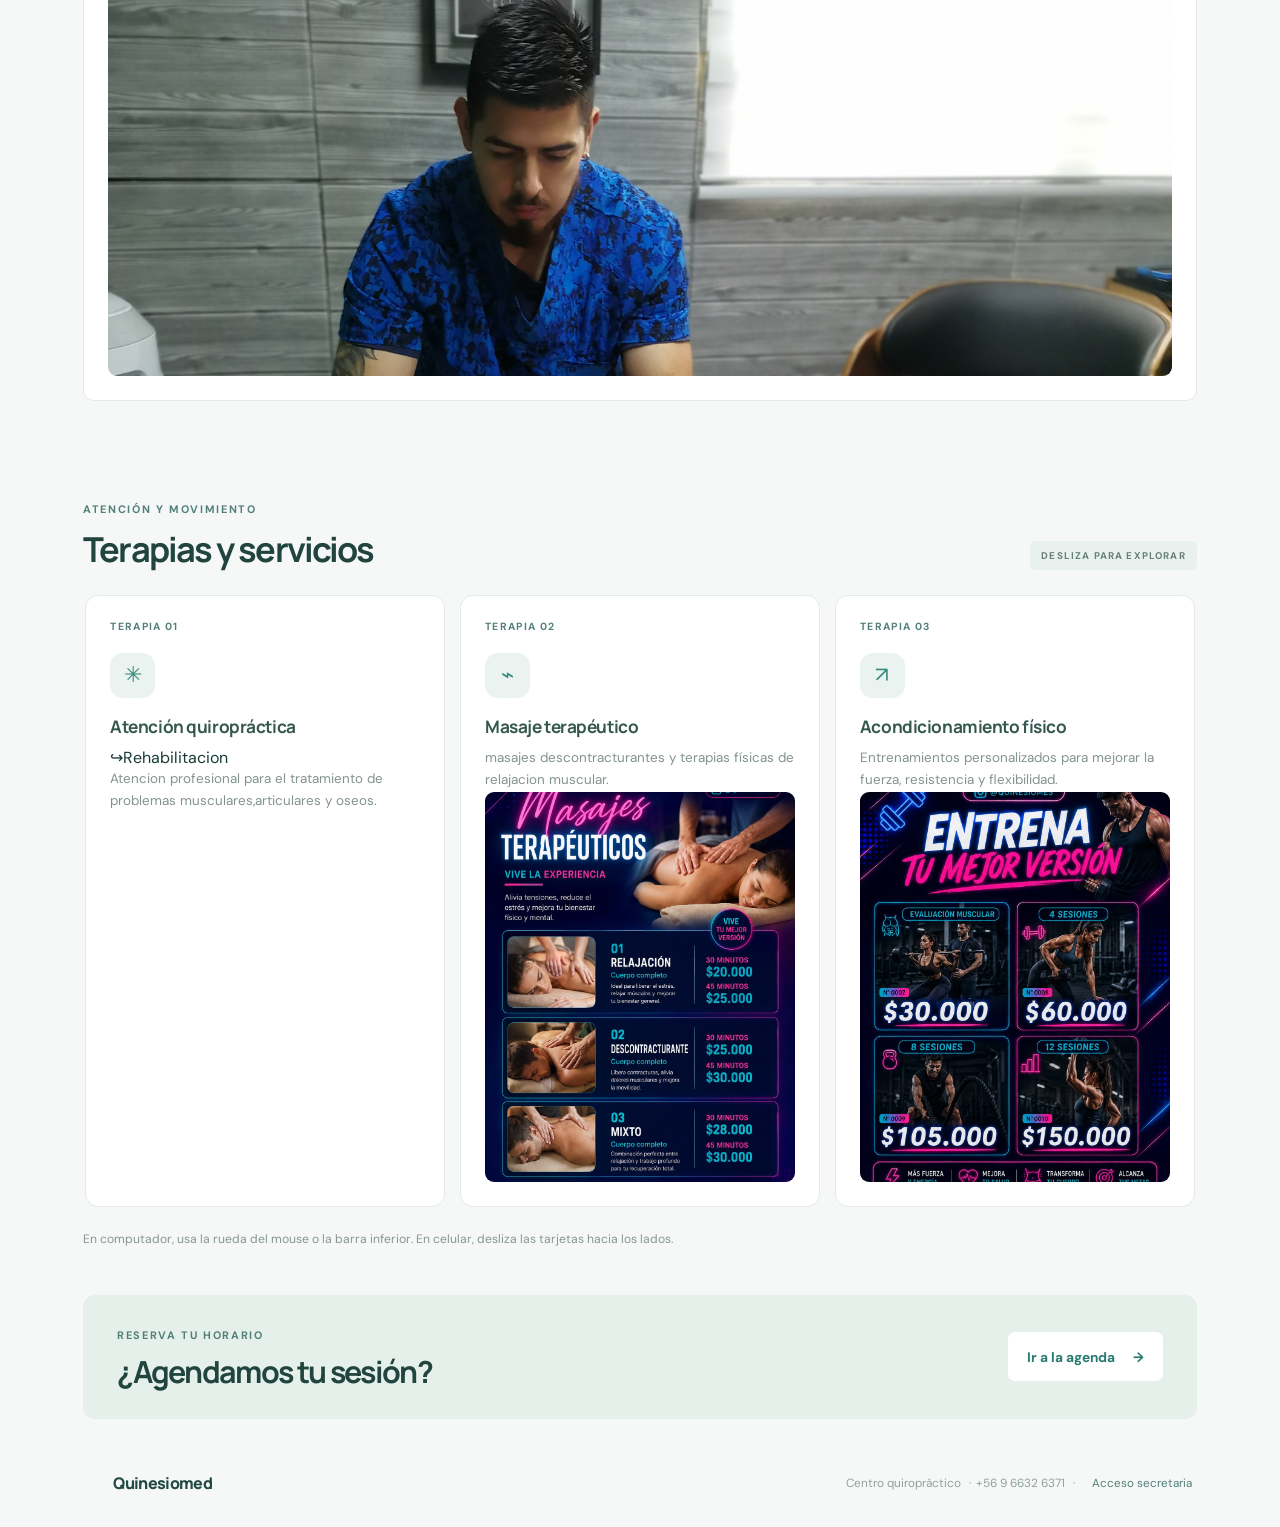
==== commit a1285324: "Actualiza el sitio N3" ====
--- a/index.Html
+++ b/index.Html
@@ -125,12 +125,13 @@
                     <span class="numero-terapia">TERAPIA 01</span>
                     <span class="icono-terapia-card" aria-hidden="true">✳</span>
                     <h3>Atención quiropráctica</h3>
+                    <h7>  ↪Rehabilitacion </h4>
                     <p>Atencion profesional para el tratamiento de problemas musculares,articulares y oseos.</p>
                 </article>
                 <article class="tarjeta-terapia">
                     <span class="numero-terapia">TERAPIA 02</span>
                     <span class="icono-terapia-card" aria-hidden="true">⌁</span>
-                    <h3>Rehabilitación</h3>
+                    <h3>Masaje terapéutico</h3>
                     <p>masajes descontracturantes y terapias físicas de relajacion muscular.</p>
                     <img class="imagen-tarjeta" src="./SESSIONESIMG/planesmazoterapia.jpeg" alt="Imagen de acondicionamiento físico">
                 </article>
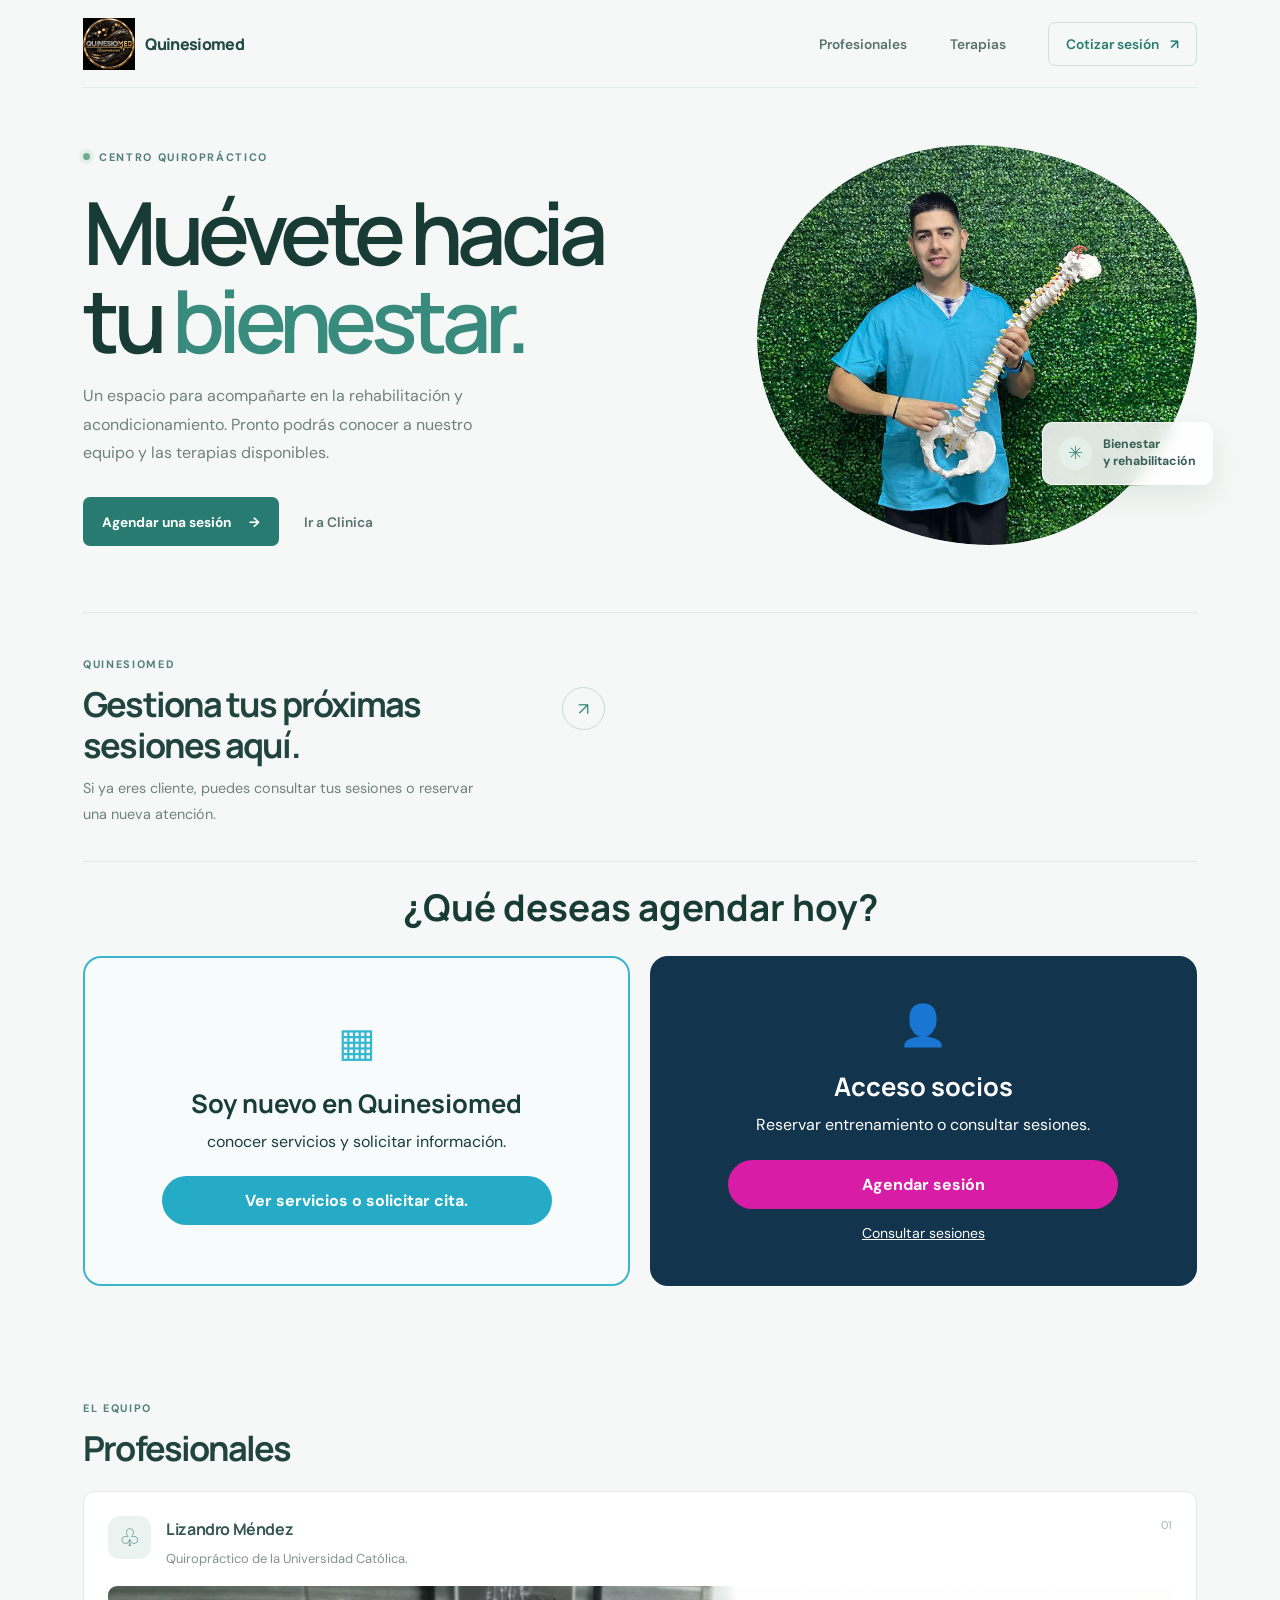
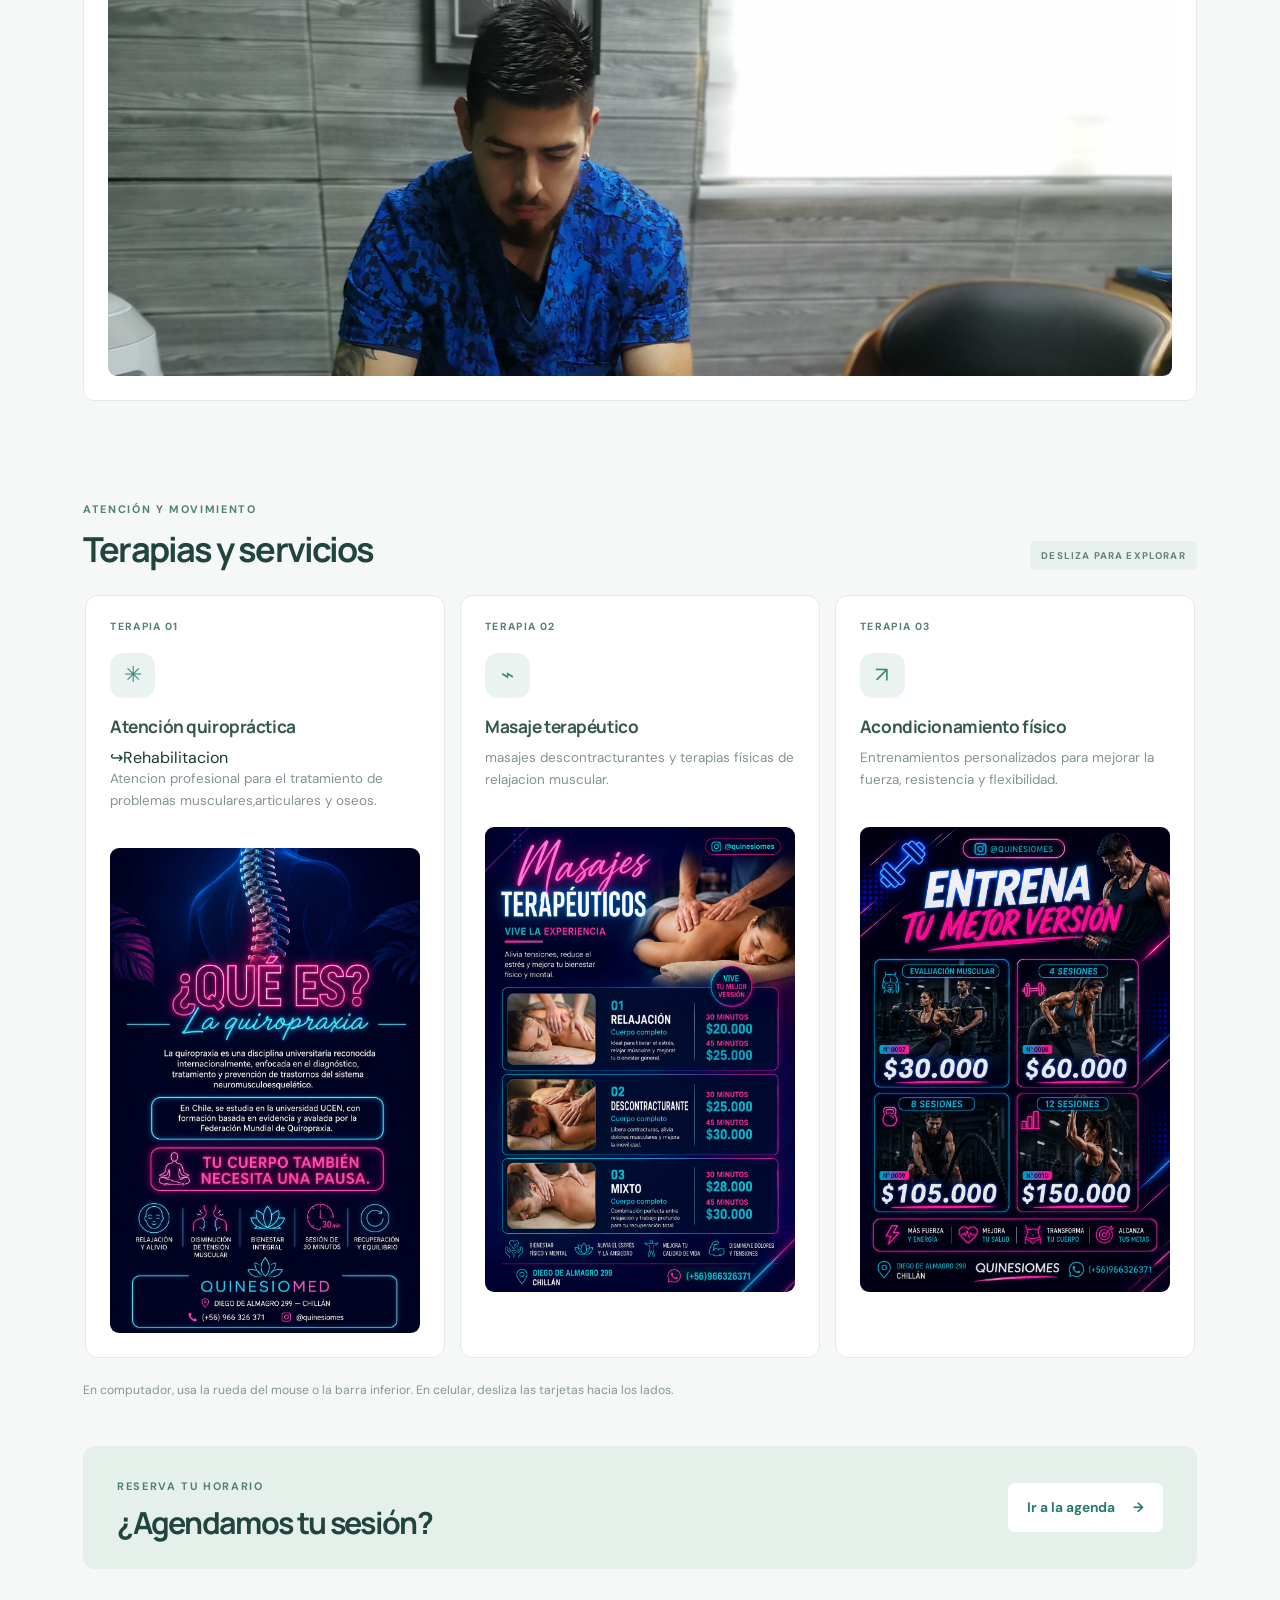
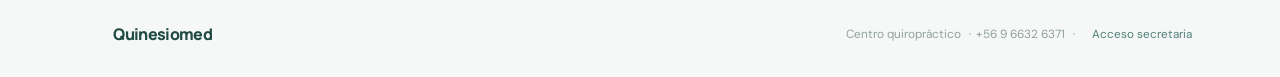
==== commit f20eb684: "Actualiza el sitio n4" ====
--- a/index.Html
+++ b/index.Html
@@ -28,7 +28,7 @@
         <nav class="nav-inicio" aria-label="Navegación principal">
             <a href="#profesionales">Profesionales</a>
             <a href="#terapias">Terapias</a>
-            <a class="nav-agenda" href="./agenda.html">Agendar sesión <span aria-hidden="true">↗</span></a>
+            <a class="nav-agenda" href="Clinica.html">Cotizar sesión <span aria-hidden="true">↗</span></a>
         </nav>
     </header>
 
@@ -74,20 +74,20 @@
                 <article class="tarjeta-audiencia tarjeta-visitante">
                     <span class="icono-audiencia" aria-hidden="true">▦</span>
                     <h3>Soy nuevo en Quinesiomed</h3>
-                    <p>Conoce nuestras consultas y solicita información para coordinar una cita.</p>
+                    <p>conocer servicios y solicitar información.</p>
                     <a class="boton-audiencia boton-visitante" href="./Clinica.html">
-                        Ver consultas y solicitar cita.
+                        Ver servicios o solicitar cita.
                     </a>
                 </article>
                 <article class="tarjeta-audiencia tarjeta-cliente">
                     <span class="icono-audiencia" aria-hidden="true">👤</span>
-                    <h3>Soy entrenado</h3>
-                    <p>Reserva un entrenamiento o consultar sessiones.</p>
+                    <h3>Acceso socios</h3>
+                    <p>Reservar entrenamiento o consultar sesiones.</p>
                     <a class="boton-audiencia boton-cliente" href="./agenda.html#formulario-reserva">
-                        Agendar una sesión
+                        Agendar sesión
                     </a>
                     <a class="enlace-audiencia" href="./agenda.html#formulario-usuario">
-                        Consultar mis sesiones
+                        Consultar sesiones
                     </a>
                 </article>
 
@@ -127,12 +127,15 @@
                     <h3>Atención quiropráctica</h3>
                     <h7>  ↪Rehabilitacion </h4>
                     <p>Atencion profesional para el tratamiento de problemas musculares,articulares y oseos.</p>
+                    <br>
+                    <img class="imagen-tarjeta" src="./SESSIONESIMG/Fondoquiropraxia.jpeg" alt="Imagen de acondicionamiento físico">
                 </article>
                 <article class="tarjeta-terapia">
                     <span class="numero-terapia">TERAPIA 02</span>
                     <span class="icono-terapia-card" aria-hidden="true">⌁</span>
                     <h3>Masaje terapéutico</h3>
                     <p>masajes descontracturantes y terapias físicas de relajacion muscular.</p>
+                    <br>
                     <img class="imagen-tarjeta" src="./SESSIONESIMG/planesmazoterapia.jpeg" alt="Imagen de acondicionamiento físico">
                 </article>
                 <article class="tarjeta-terapia">
@@ -140,6 +143,7 @@
                     <span class="icono-terapia-card" aria-hidden="true">↗</span>
                     <h3>Acondicionamiento físico</h3>
                     <p>Entrenamientos personalizados para mejorar la fuerza, resistencia y flexibilidad.</p>
+                    <br>
                     <img class="imagen-tarjeta" src="./SESSIONESIMG/planesentrenamiento.jpeg" alt="Imagen de acondicionamiento físico">
                 </article>
             </div>
@@ -157,6 +161,7 @@
     <footer class="pie-inicio"><a class="logo-inicio" href="index.Html">
     
         <span  aria-hidden="true"></span><span>Quinesiomed</span></a><span>Centro quiropráctico <span aria-hidden="true">·</span>+56 9 6632 6371 <span aria-hidden="true">·</span><a class="acceso-secretaria" href="./secretaria.html">Acceso secretaria</a></footer>
+    <script src="./terapias-carousel.js" defer></script>
 </body>
 </html>
 
--- a/styles.css
+++ b/styles.css
@@ -518,4 +518,18 @@
         min-height: 280px;
         padding: 24px 18px;
     }
+}
+/* En las tarjetas de terapias, las imágenes con precios se muestran completas. */
+.tarjeta-terapia .imagen-tarjeta {
+    width: 100%;
+    height: auto;
+    max-height: none;
+    object-fit: contain;
+    object-position: center;
+    margin-top: 14px;
+}
+
+.tarjeta-terapia {
+    height: auto;
+    min-height: 0;
 }
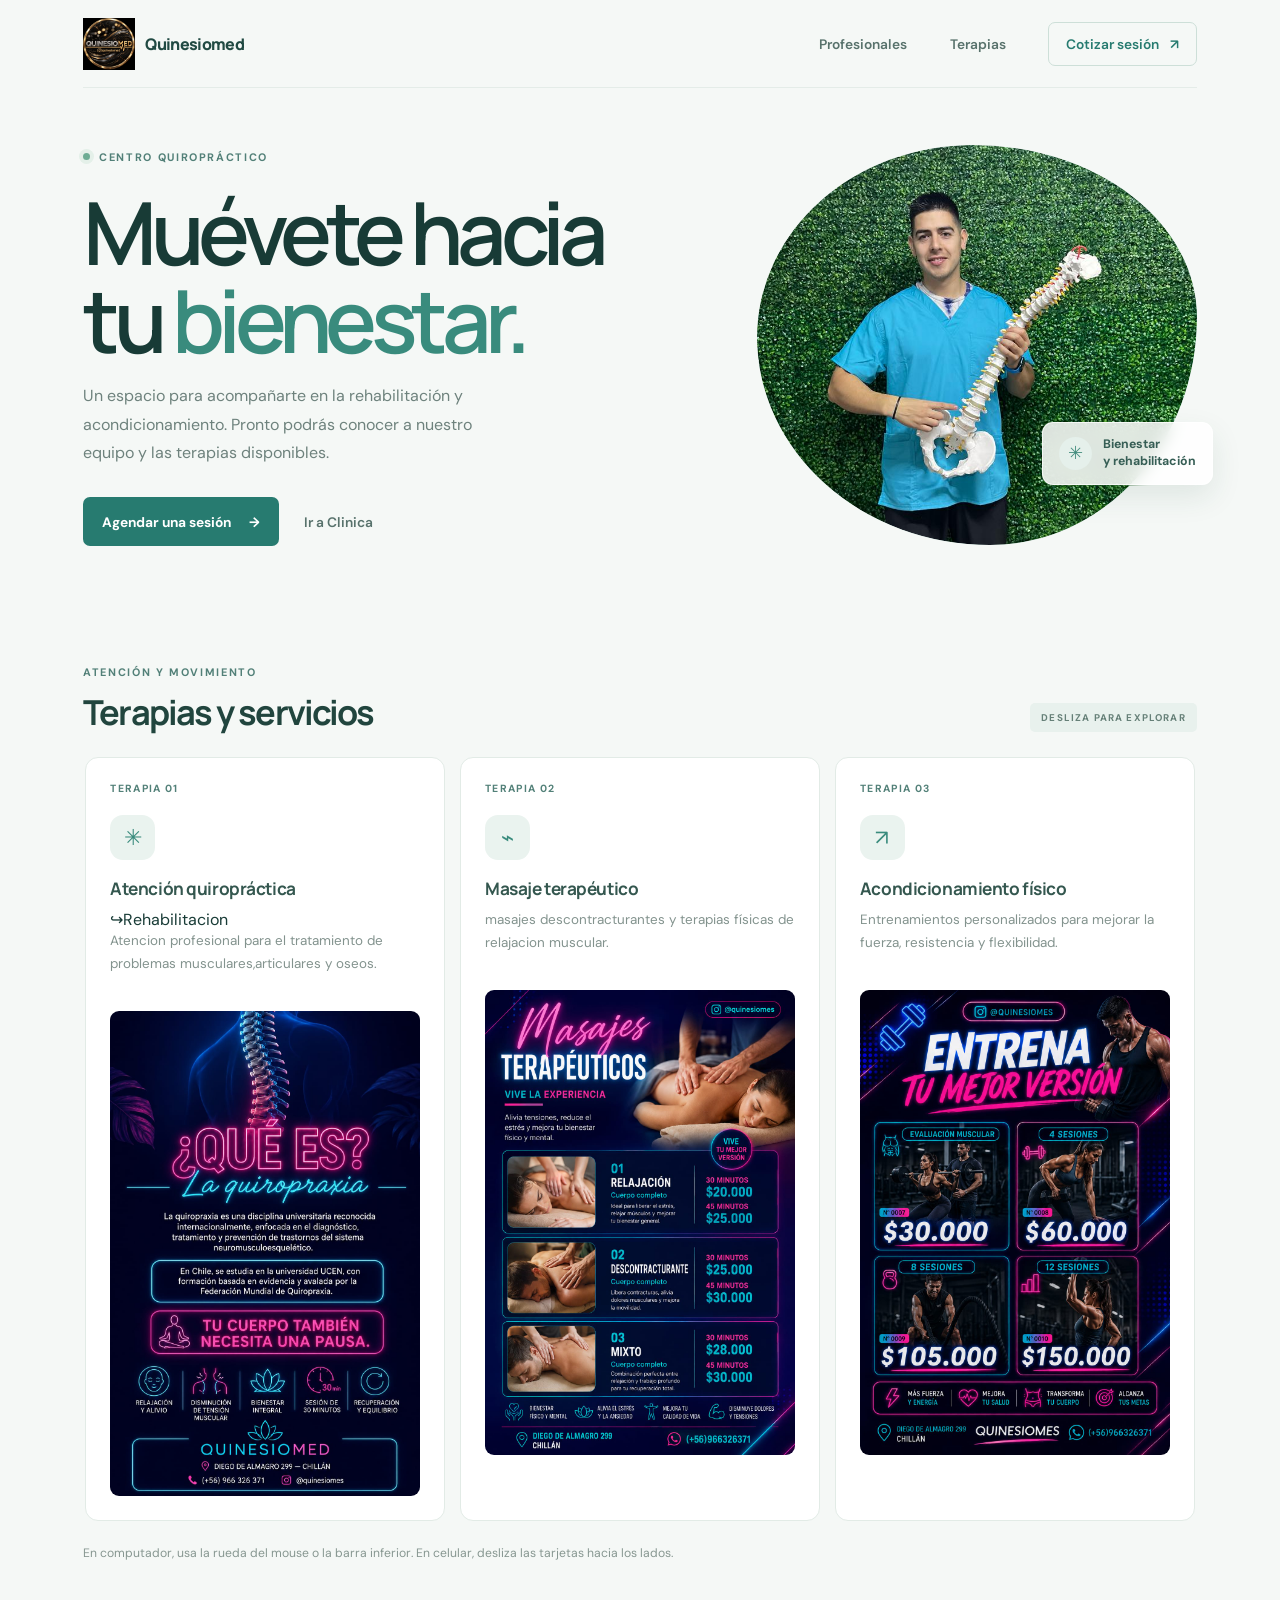
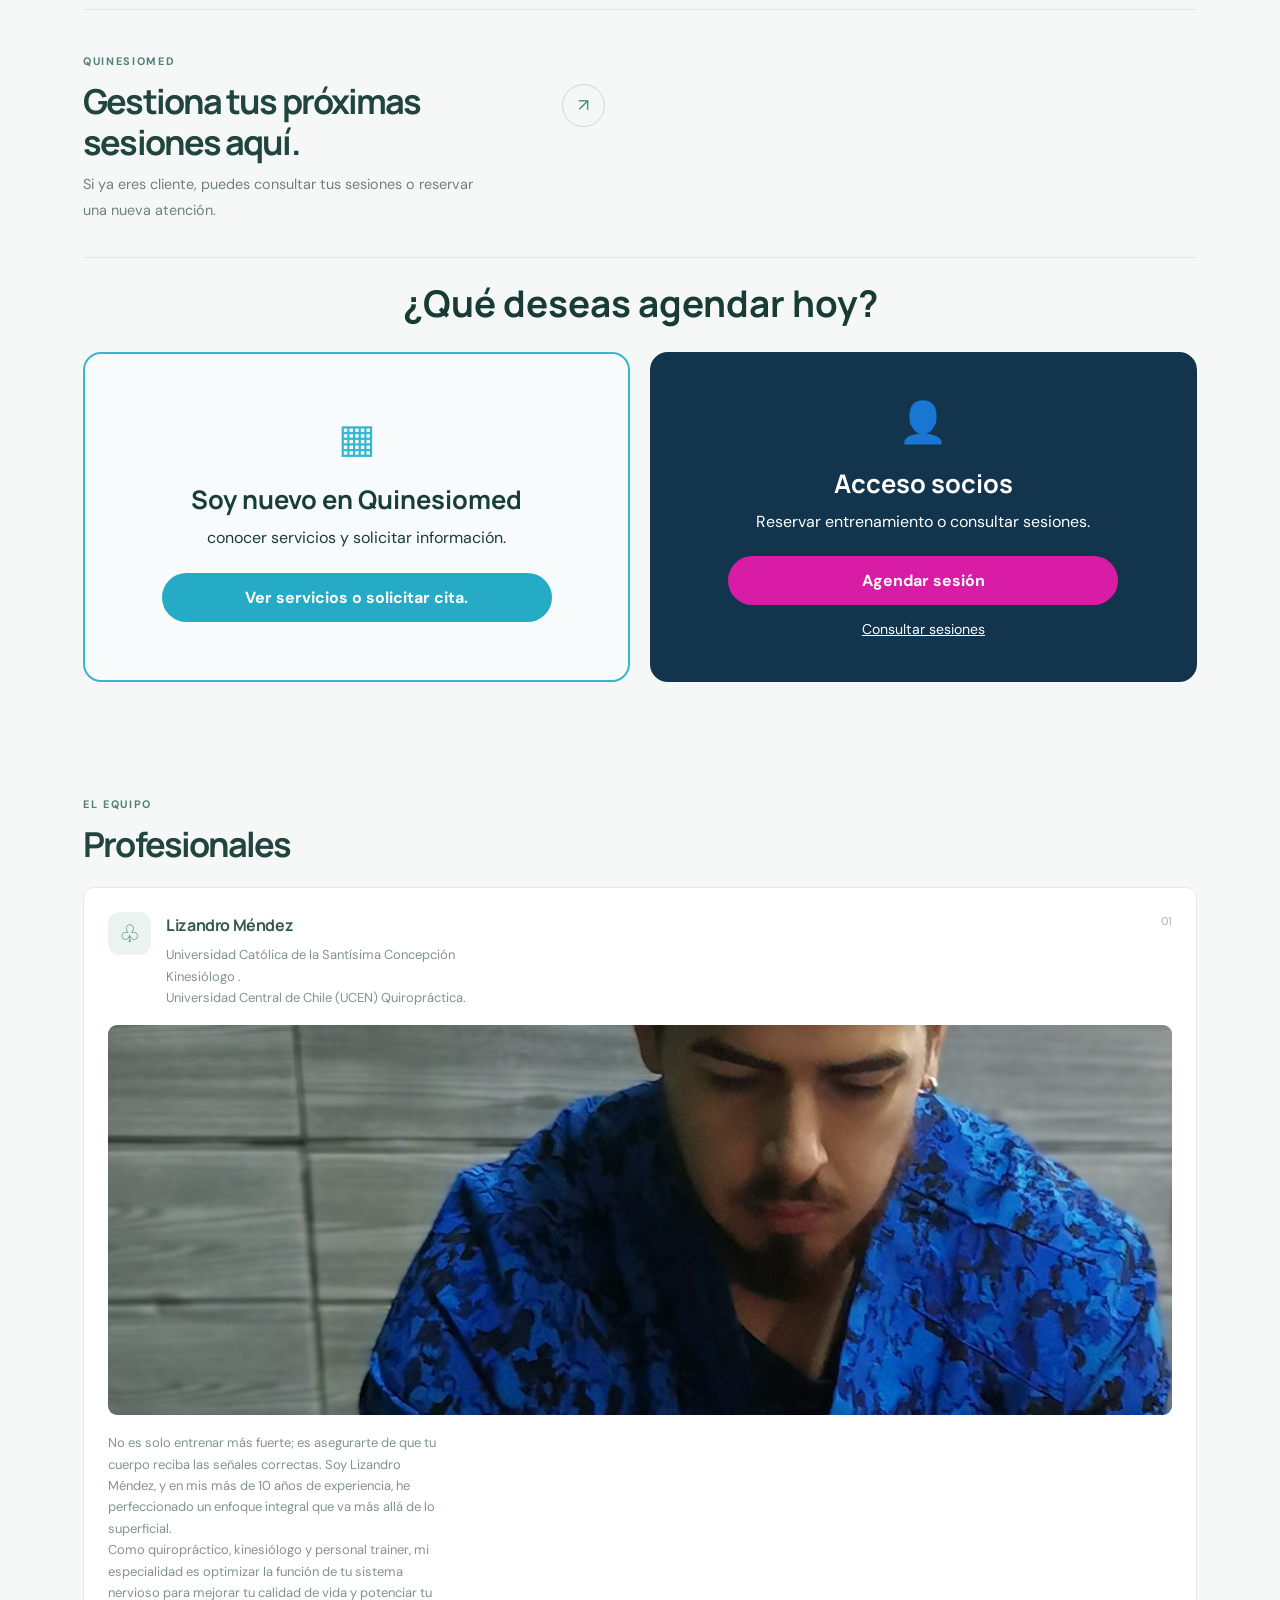
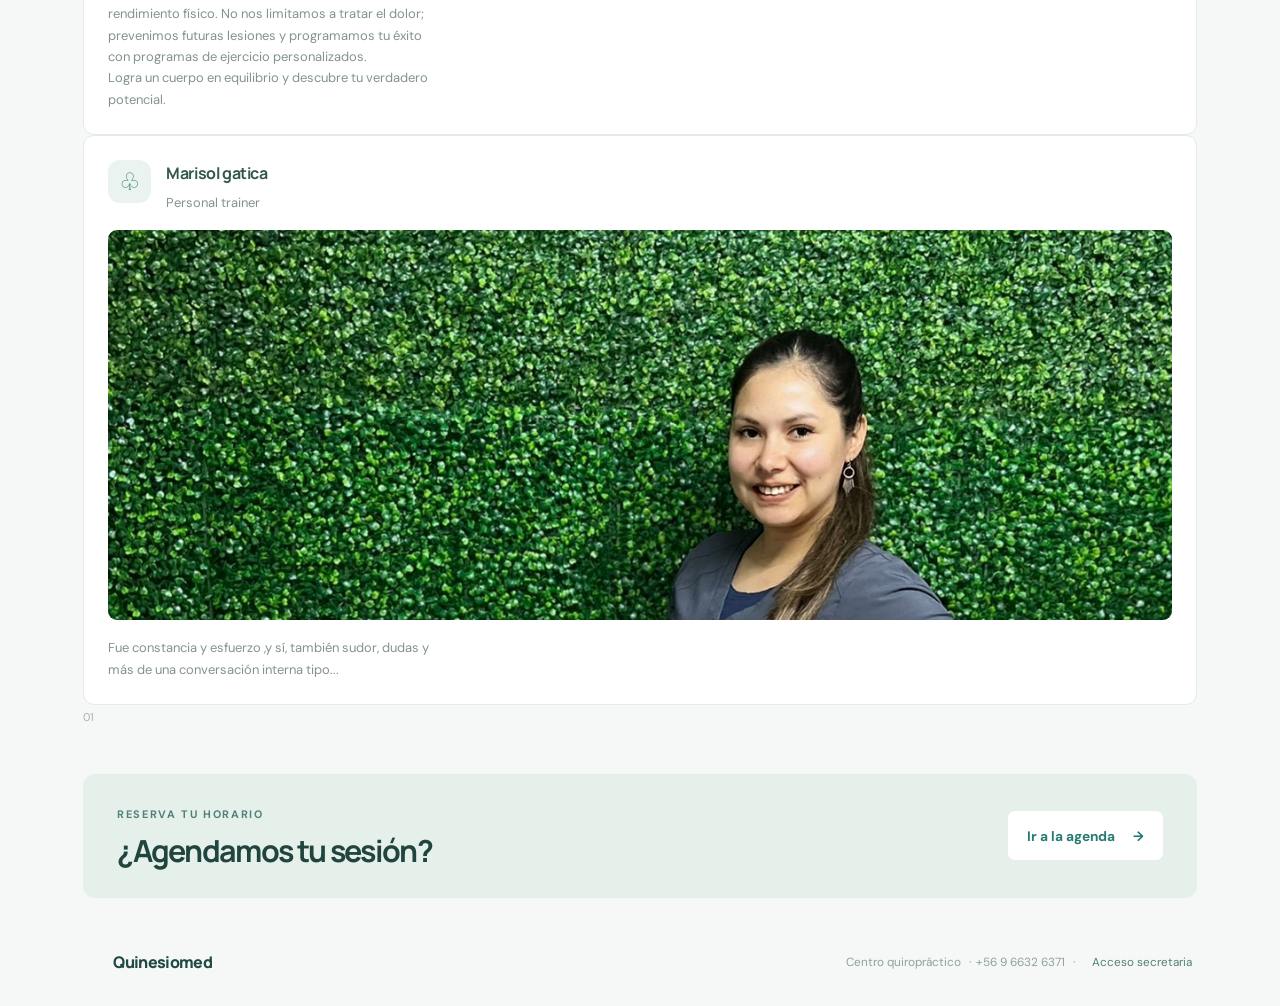
==== commit 11adc515: "Actualiza el sitio n6" ====
--- a/index.Html
+++ b/index.Html
@@ -58,7 +58,41 @@
         </section>
 
                 <!-- Selector de público: clientes actuales o personas que recién conocen el centro. -->
-        
+        <section class="seccion-futuro seccion-terapias" id="terapias" aria-labelledby="titulo-terapias">
+            <div class="seccion-cabecera">
+                <div><span class="etiqueta-inicio">ATENCIÓN Y MOVIMIENTO</span><h2 id="titulo-terapias">Terapias y servicios</h2></div>
+                <span class="proximamente">DESLIZA PARA EXPLORAR</span>
+            </div>
+            <div class="tarjetas-terapia-scroll" tabindex="0" role="region" aria-label="Tarjetas de terapias; desplázate horizontalmente para ver más">
+                <!-- Tarjeta de ejemplo: cambia título, descripción e icono por información confirmada del centro. -->
+                <article class="tarjeta-terapia">
+                    <span class="numero-terapia">TERAPIA 01</span>
+                    <span class="icono-terapia-card" aria-hidden="true">✳</span>
+                    <h3>Atención quiropráctica</h3>
+                    <h7>  ↪Rehabilitacion </h4>
+                    <p>Atencion profesional para el tratamiento de problemas musculares,articulares y oseos.</p>
+                    <br>
+                    <img class="imagen-tarjeta" src="./SESSIONESIMG/Fondoquiropraxia.jpeg" alt="Imagen de acondicionamiento físico">
+                </article>
+                <article class="tarjeta-terapia">
+                    <span class="numero-terapia">TERAPIA 02</span>
+                    <span class="icono-terapia-card" aria-hidden="true">⌁</span>
+                    <h3>Masaje terapéutico</h3>
+                    <p>masajes descontracturantes y terapias físicas de relajacion muscular.</p>
+                    <br>
+                    <img class="imagen-tarjeta" src="./SESSIONESIMG/planesmazoterapia.jpeg" alt="Imagen de acondicionamiento físico">
+                </article>
+                <article class="tarjeta-terapia">
+                    <span class="numero-terapia">TERAPIA 03</span>
+                    <span class="icono-terapia-card" aria-hidden="true">↗</span>
+                    <h3>Acondicionamiento físico</h3>
+                    <p>Entrenamientos personalizados para mejorar la fuerza, resistencia y flexibilidad.</p>
+                    <br>
+                    <img class="imagen-tarjeta" src="./SESSIONESIMG/planesentrenamiento.jpeg" alt="Imagen de acondicionamiento físico">
+                </article>
+            </div>
+            <p class="ayuda-scroll">En computador, usa la rueda del mouse o la barra inferior. En celular, desliza las tarjetas hacia los lados.</p>
+        </section>
         <!-- Presentación breve del centro; la flecha lleva a la consulta de sesiones. -->
         <section class="bloque-centro" id="centro">
             <div class="bloque-centro-titulo">
@@ -105,50 +139,32 @@
                 <article class="tarjeta-futuro tarjeta-profesional">
                     <div class="contenido-profesional">
                         <span class="icono-futuro" aria-hidden="true">♧</span>
-                        <div><h3>Lizandro Méndez</h3><p>Quiropráctico de la Universidad Católica.</p></div>
+                        <div><h3>Lizandro Méndez</h3><p>Universidad Católica de la Santísima Concepción  Kinesiólogo .<br>Universidad Central de Chile (UCEN) Quiropráctica.</p></div>
                     </div>
                     <img class="imagen-tarjeta" src="./SESSIONESIMG/IMG5.jpg" alt="Lizandro Méndez, quiropráctico">
+                    <p> No es solo entrenar más fuerte; es asegurarte de que tu cuerpo reciba las señales correctas. Soy Lizandro Méndez, y en mis más de 10 años de experiencia, he perfeccionado un enfoque integral que va más allá de lo superficial. <br>Como quiropráctico, kinesiólogo y personal trainer, mi especialidad es optimizar la función de tu sistema nervioso para mejorar tu calidad de vida y potenciar tu rendimiento físico. No nos limitamos a tratar el dolor; prevenimos futuras lesiones y programamos tu éxito con programas de ejercicio personalizados. <br>Logra un cuerpo en equilibrio y descubre tu verdadero potencial.</p>
                     <span class="numero-tarjeta">01</span>
                 </article>
             </div>
+
+            <div class="tarjetas-futuro tarjetas-profesionales">
+                <!-- Para sumar un profesional, duplica este article y cambia nombre, texto, imagen y número. -->
+                <article class="tarjeta-futuro tarjeta-profesional">
+                    <div class="contenido-profesional">
+                        <span class="icono-futuro" aria-hidden="true">♧</span>
+                        <div><h3>Marisol gatica</h3><p>Personal trainer</p></div>
+                    </div>
+                    <img class="imagen-tarjeta" src="./SESSIONESIMG/IMG6.jpg" alt="marisol gatica, Personal trainer">
+                    <div><p> Fue constancia y esfuerzo ,y sí, también sudor, dudas y más de una conversación interna tipo... </p></div>
+                    </div>
+                    <span class="numero-tarjeta">01</span>
+                </article>
+            </div>  
+
         </section>
 
         <!-- Carrusel horizontal de terapias: duplica una tarjeta para agregar otro servicio al desplazamiento. -->
-        <section class="seccion-futuro seccion-terapias" id="terapias" aria-labelledby="titulo-terapias">
-            <div class="seccion-cabecera">
-                <div><span class="etiqueta-inicio">ATENCIÓN Y MOVIMIENTO</span><h2 id="titulo-terapias">Terapias y servicios</h2></div>
-                <span class="proximamente">DESLIZA PARA EXPLORAR</span>
-            </div>
-            <div class="tarjetas-terapia-scroll" tabindex="0" role="region" aria-label="Tarjetas de terapias; desplázate horizontalmente para ver más">
-                <!-- Tarjeta de ejemplo: cambia título, descripción e icono por información confirmada del centro. -->
-                <article class="tarjeta-terapia">
-                    <span class="numero-terapia">TERAPIA 01</span>
-                    <span class="icono-terapia-card" aria-hidden="true">✳</span>
-                    <h3>Atención quiropráctica</h3>
-                    <h7>  ↪Rehabilitacion </h4>
-                    <p>Atencion profesional para el tratamiento de problemas musculares,articulares y oseos.</p>
-                    <br>
-                    <img class="imagen-tarjeta" src="./SESSIONESIMG/Fondoquiropraxia.jpeg" alt="Imagen de acondicionamiento físico">
-                </article>
-                <article class="tarjeta-terapia">
-                    <span class="numero-terapia">TERAPIA 02</span>
-                    <span class="icono-terapia-card" aria-hidden="true">⌁</span>
-                    <h3>Masaje terapéutico</h3>
-                    <p>masajes descontracturantes y terapias físicas de relajacion muscular.</p>
-                    <br>
-                    <img class="imagen-tarjeta" src="./SESSIONESIMG/planesmazoterapia.jpeg" alt="Imagen de acondicionamiento físico">
-                </article>
-                <article class="tarjeta-terapia">
-                    <span class="numero-terapia">TERAPIA 03</span>
-                    <span class="icono-terapia-card" aria-hidden="true">↗</span>
-                    <h3>Acondicionamiento físico</h3>
-                    <p>Entrenamientos personalizados para mejorar la fuerza, resistencia y flexibilidad.</p>
-                    <br>
-                    <img class="imagen-tarjeta" src="./SESSIONESIMG/planesentrenamiento.jpeg" alt="Imagen de acondicionamiento físico">
-                </article>
-            </div>
-            <p class="ayuda-scroll">En computador, usa la rueda del mouse o la barra inferior. En celular, desliza las tarjetas hacia los lados.</p>
-        </section>
+        
 
         <!-- Llamado final a reservar; conserva un acceso visible al calendario. -->
         <section class="cierre-inicio">
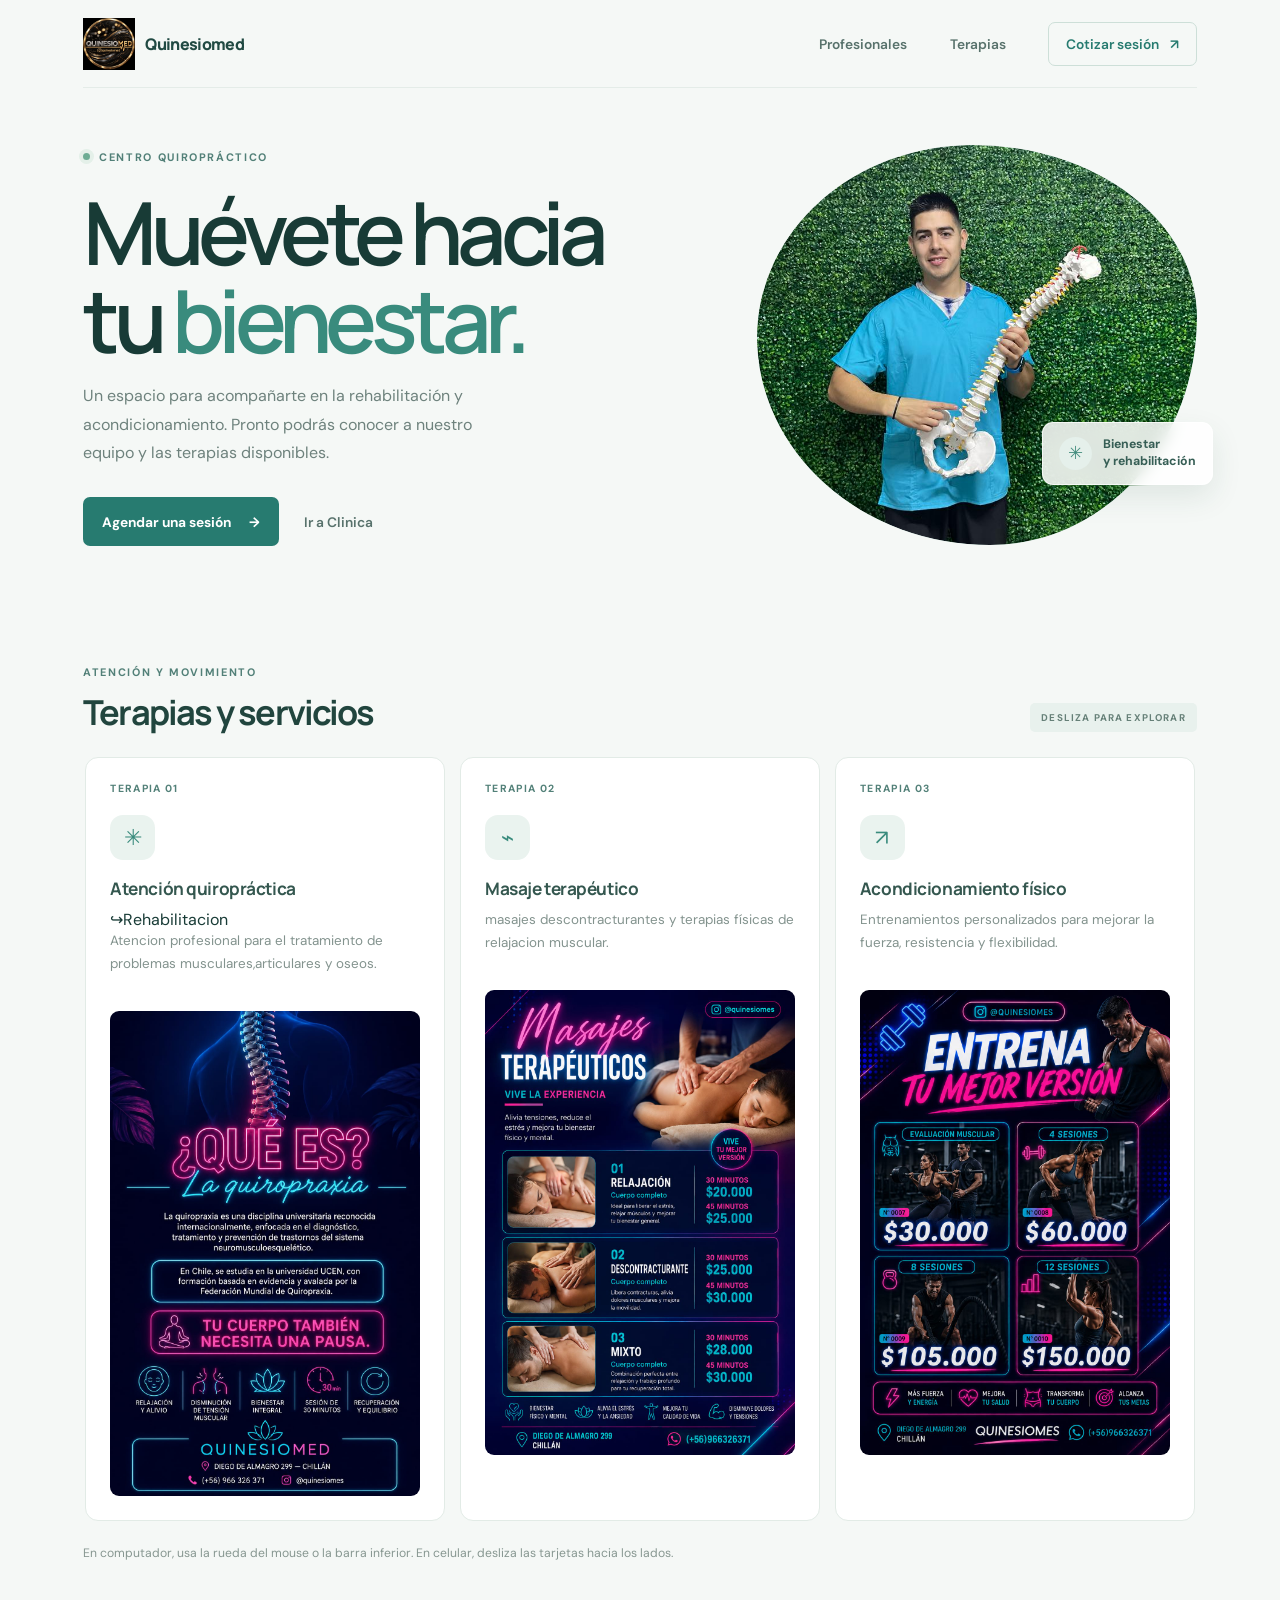
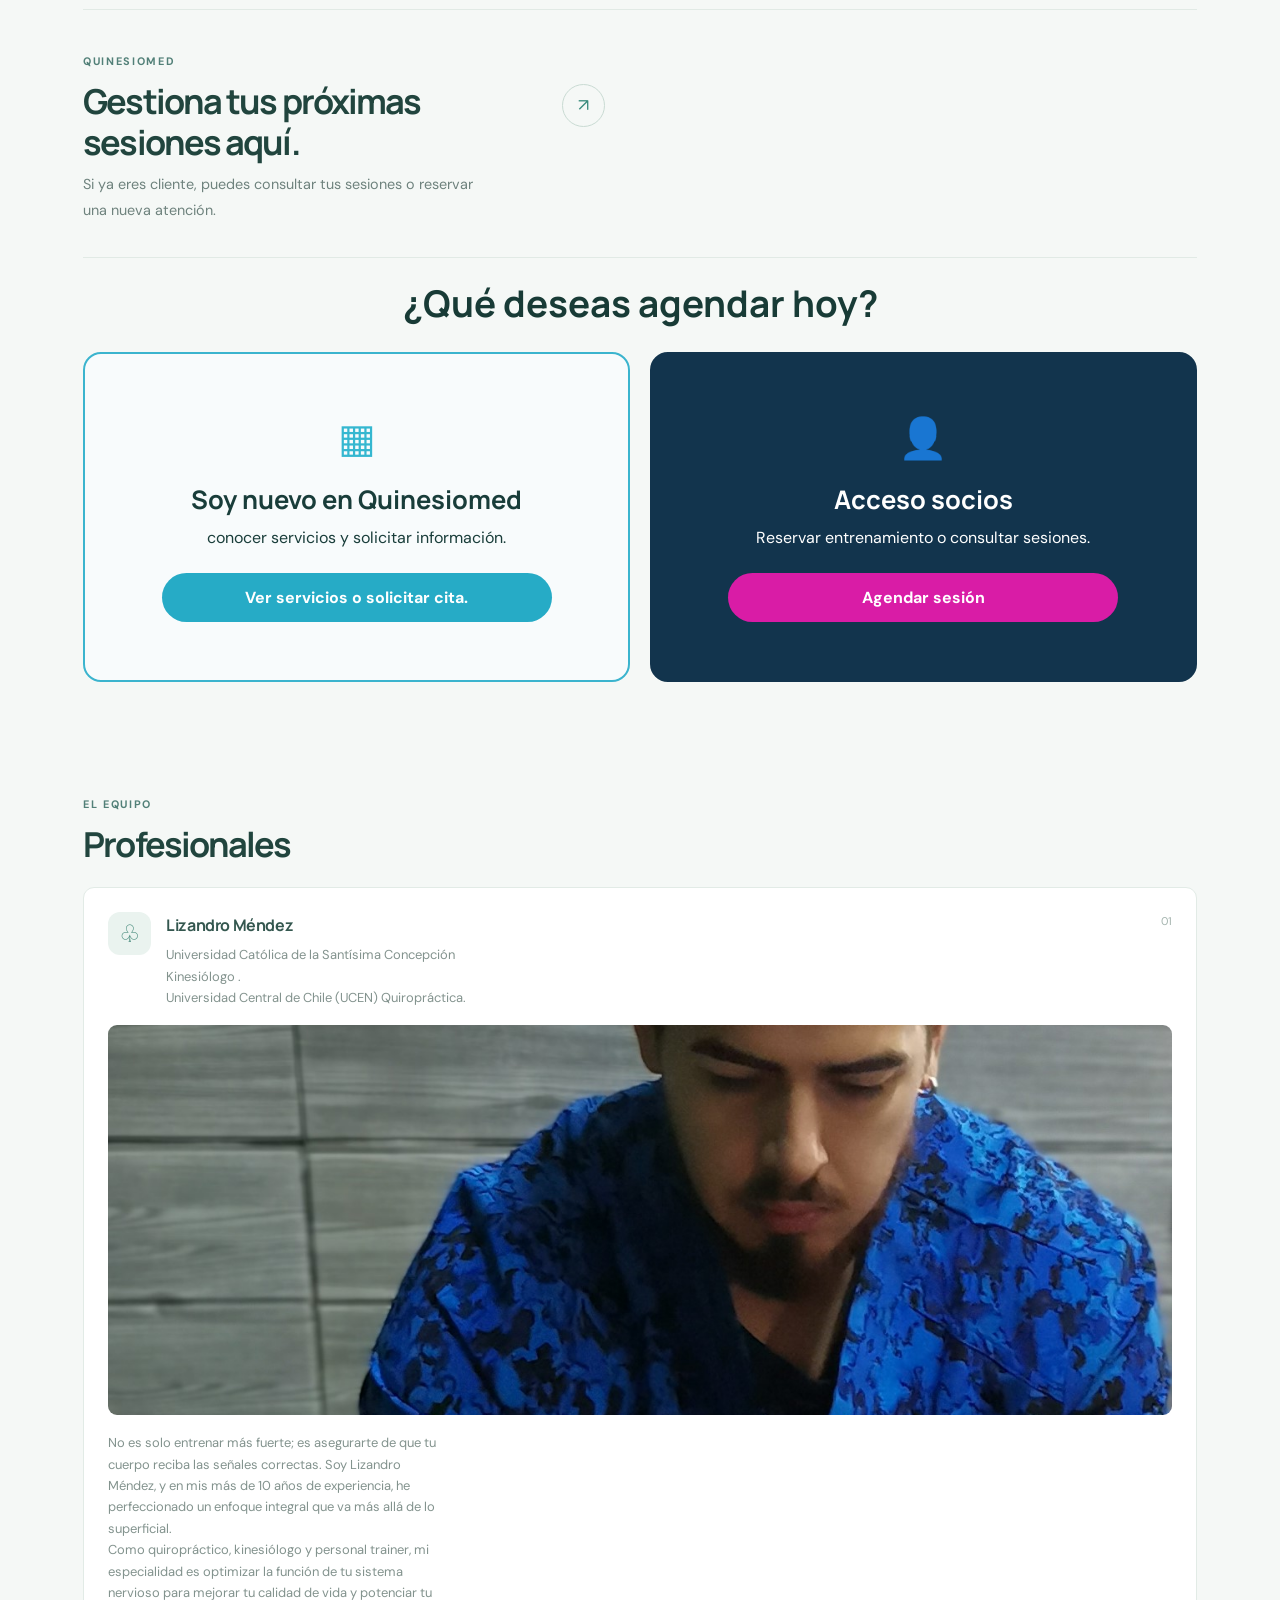
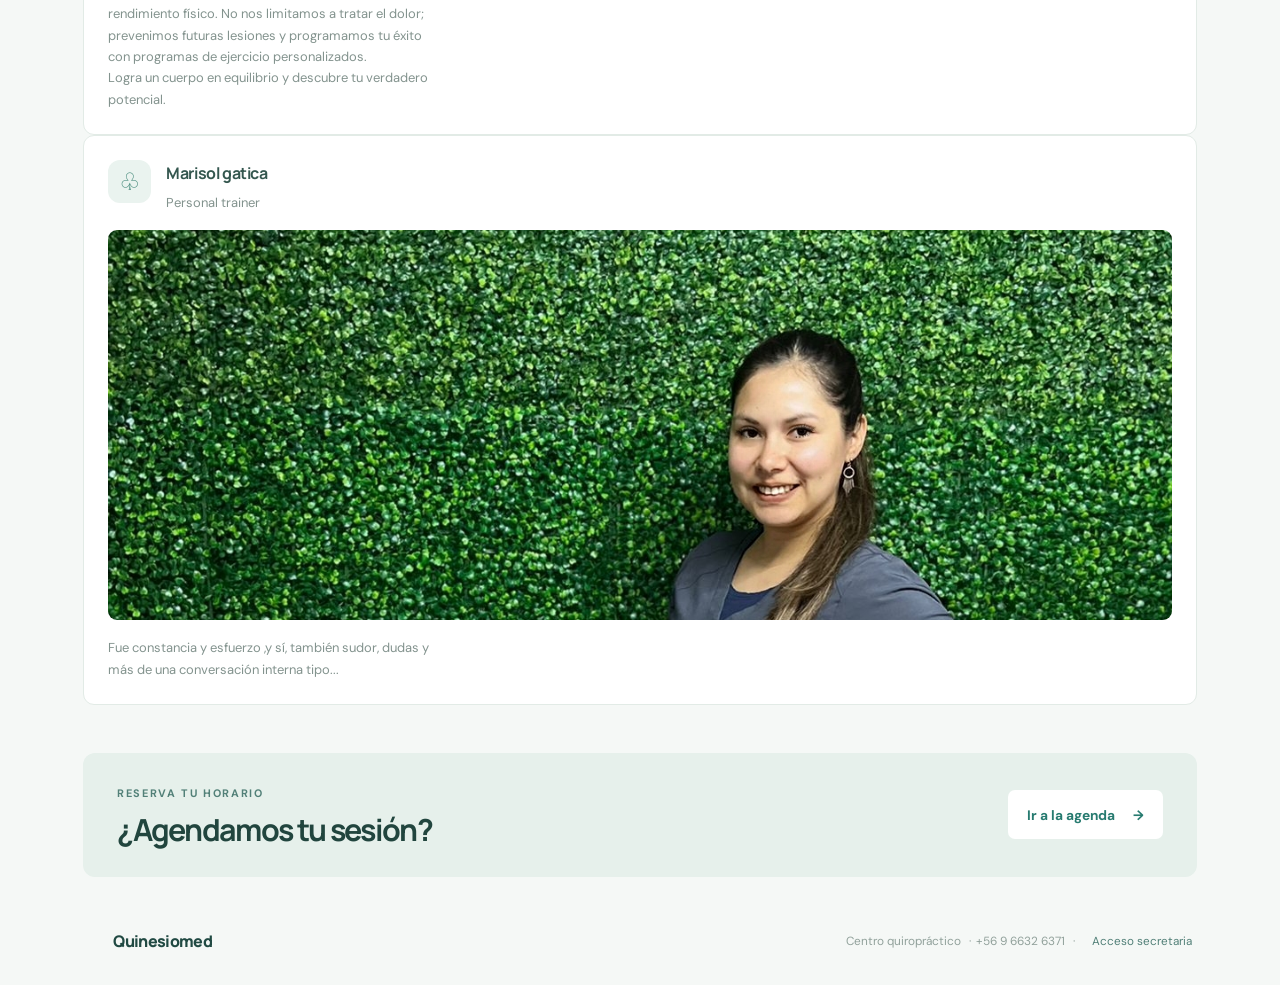
==== commit 9c521e2d: "Actualiza Del sitio n7" ====
--- a/index.Html
+++ b/index.Html
@@ -117,15 +117,11 @@
                     <span class="icono-audiencia" aria-hidden="true">👤</span>
                     <h3>Acceso socios</h3>
                     <p>Reservar entrenamiento o consultar sesiones.</p>
-                    <a class="boton-audiencia boton-cliente" href="./agenda.html#formulario-reserva">
+                    <a class="boton-audiencia boton-cliente" href="./usuario.html#formulario-reserva">
                         Agendar sesión
                     </a>
-                    <a class="enlace-audiencia" href="./agenda.html#formulario-usuario">
-                        Consultar sesiones
-                    </a>
-                </article>
-
-                
+                    
+                </article>  
             </div>
         </section>
 
@@ -157,7 +153,6 @@
                     <img class="imagen-tarjeta" src="./SESSIONESIMG/IMG6.jpg" alt="marisol gatica, Personal trainer">
                     <div><p> Fue constancia y esfuerzo ,y sí, también sudor, dudas y más de una conversación interna tipo... </p></div>
                     </div>
-                    <span class="numero-tarjeta">01</span>
                 </article>
             </div>  
 
--- a/styles.css
+++ b/styles.css
@@ -532,4 +532,30 @@
 .tarjeta-terapia {
     height: auto;
     min-height: 0;
-}+}
+/* Interfaz de configuración de planes y bloques de clases grupales. */
+.selector-clase-grupal, .gestion-horarios-grupales { padding: 20px; border: 1px solid #dce9e3; border-radius: 14px; background: #f8fbf9; }
+.selector-clase-grupal { margin: 0 0 18px; }
+.selector-clase-grupal h3, .gestion-horarios-grupales h2 { margin: 0 0 12px; color: #21453e; }
+.selector-clase-grupal label, .formulario-bloque-grupal label { display: grid; gap: 7px; color: #45645d; font-size: .86rem; font-weight: 600; }
+.selector-clase-grupal select, .formulario-bloque-grupal input, .formulario-bloque-grupal select { width: 100%; min-height: 44px; padding: 9px 11px; border: 1px solid #cddbd5; border-radius: 8px; background: #fff; color: #193d3a; font: inherit; }
+#opciones-grupales { display: grid; gap: 10px; margin-top: 14px; }
+.ayuda-grupal, .aviso-grupos-local { color: #71847f; font-size: .82rem; line-height: 1.6; }
+.gestion-horarios-grupales { margin: 22px 0; }
+.cabecera-grupos p, .gestion-horarios-grupales > p { max-width: 700px; color: #71847f; line-height: 1.6; }
+.formulario-bloque-grupal { display: grid; grid-template-columns: repeat(3, minmax(0, 1fr)); gap: 14px; margin: 18px 0 26px; }
+.formulario-bloque-grupal button { align-self: end; min-height: 44px; }
+#mensaje-bloque-grupal { grid-column: 1 / -1; margin: 0; color: #397d72; }
+.lista-bloques-grupales { display: grid; gap: 10px; padding: 0; list-style: none; }
+.bloque-grupal-item { display: flex; align-items: center; justify-content: space-between; gap: 14px; padding: 14px; border: 1px solid #dce9e3; border-radius: 10px; background: #fff; }
+.bloque-grupal-item > div { display: grid; gap: 5px; min-width: 0; }
+.bloque-grupal-item span { color: #71847f; font-size: .82rem; line-height: 1.5; }
+.bloque-grupal-item button { flex: 0 0 auto; padding: 9px 12px; border: 1px solid #d8e5df; border-radius: 8px; background: #fff; color: #8b3c3c; cursor: pointer; }
+.sin-bloques { color: #71847f; }
+@media (max-width: 700px) { .formulario-bloque-grupal { grid-template-columns: 1fr 1fr; } .bloque-grupal-item { align-items: flex-start; flex-direction: column; } }
+@media (max-width: 440px) { .formulario-bloque-grupal { grid-template-columns: 1fr; } }
+.selector-clase-grupal [hidden], #formulario-reserva .campos-horario[hidden] { display: none !important; }
+
+/* Gestión interna de cuentas de alumnos y clases contratadas. */
+.gestion-cuentas-alumnos{margin:22px 0;padding:22px;border:1px solid #dce9e3;border-radius:14px;background:#f8fbf9}.gestion-cuentas-alumnos h2{margin:8px 0;color:#21453e}.gestion-cuentas-alumnos>p{max-width:720px;color:#71847f;line-height:1.6}.form-cuenta-alumno{display:grid;grid-template-columns:repeat(2,minmax(0,1fr));gap:14px;margin:18px 0}.form-cuenta-alumno>label{display:grid;gap:7px;color:#45645d;font-size:.86rem;font-weight:600}.form-cuenta-alumno input,.form-cuenta-alumno select{width:100%;min-height:44px;padding:9px 11px;border:1px solid #cddbd5;border-radius:8px;background:#fff;color:#193d3a;font:inherit}.campo-clave-temporal{display:flex;gap:7px}.campo-clave-temporal button{padding:8px 12px;border:1px solid #d8e5df;border-radius:8px;background:#fff;color:#397d72;cursor:pointer}.form-cuenta-alumno>button{align-self:end;min-height:44px}.form-cuenta-alumno>p{grid-column:1/-1;margin:0;color:#397d72;overflow-wrap:anywhere}.lista-cuentas-alumnos{display:grid;gap:9px;padding:0;list-style:none}.cuenta-alumno-item{padding:13px;border:1px solid #dce9e3;border-radius:9px;background:#fff}.cuenta-alumno-item div{display:grid;gap:4px}.cuenta-alumno-item span{color:#71847f;font-size:.84rem}.resumen-cupos-semana{padding:12px;border-radius:9px;background:#f0f6f3;color:#397d72;font-weight:700}
+@media(max-width:600px){.form-cuenta-alumno{grid-template-columns:1fr}}
